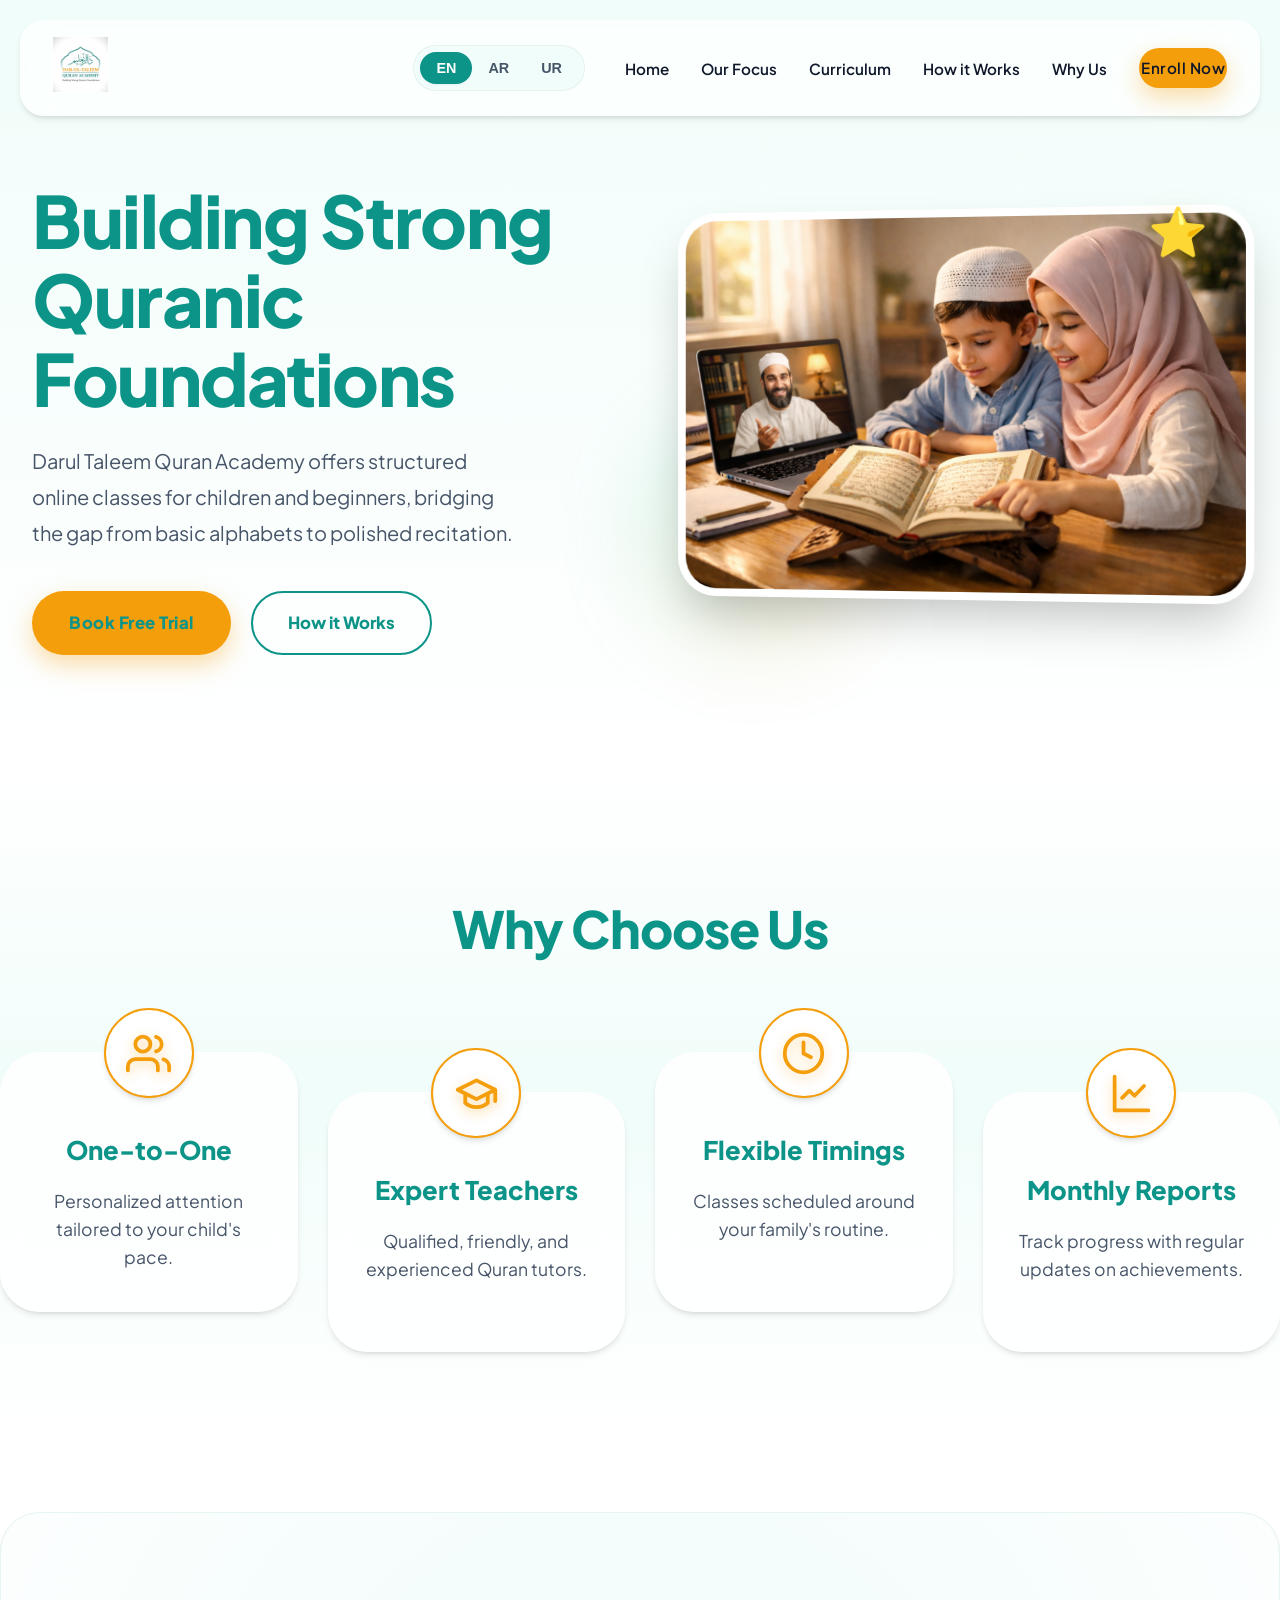
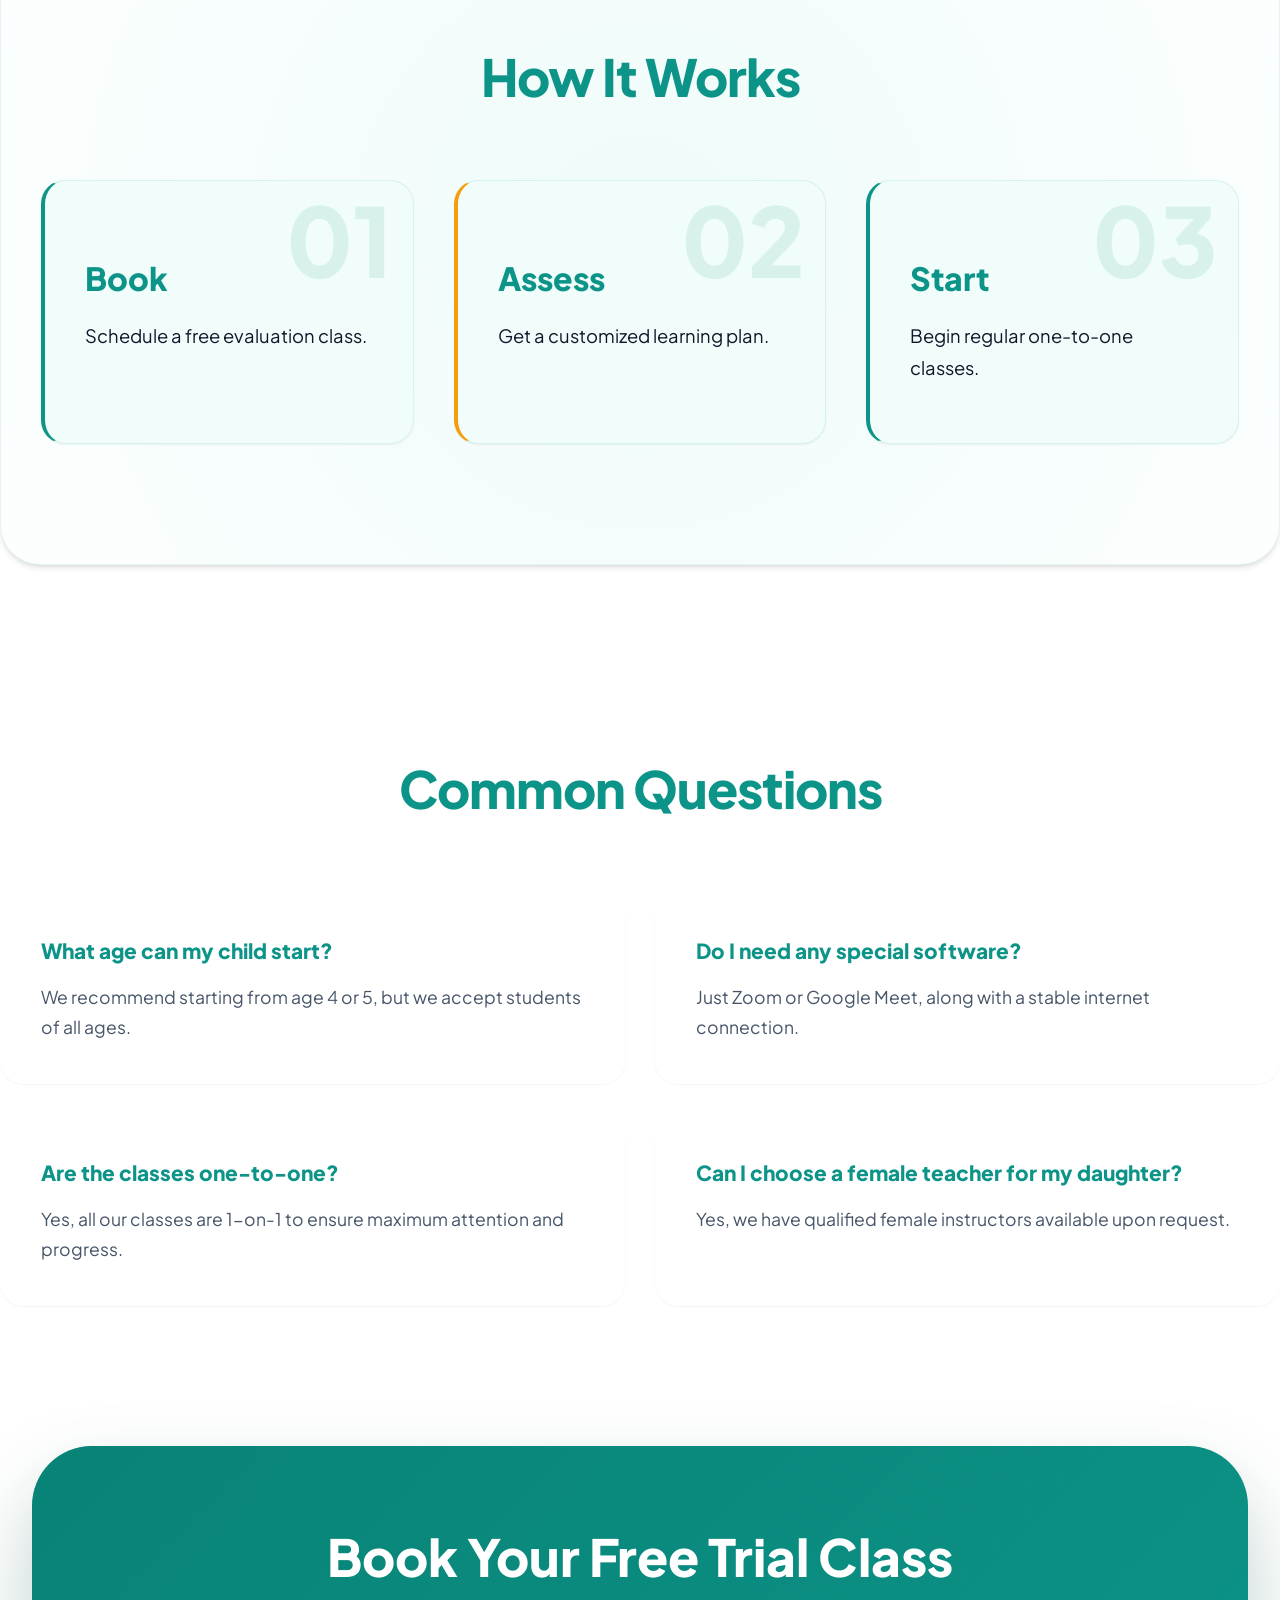
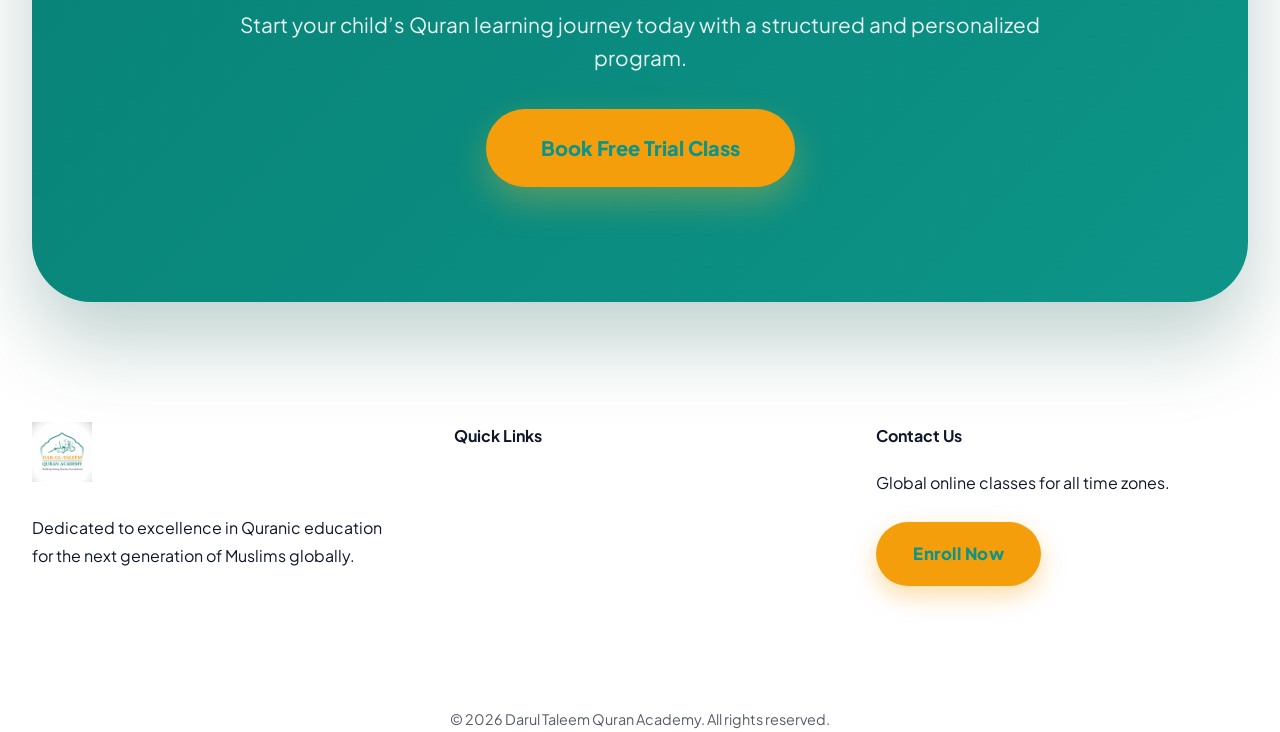
==== index.html @ e091a33f "Add files via upload" ====
<!DOCTYPE html>
<html lang="en" dir="ltr">

<head>
    <meta charset="UTF-8">
    <meta name="viewport" content="width=device-width, initial-scale=1.0">
    <title>Darul Taleem Quran Academy | Playful Quranic Learning</title>
    <meta name="description"
        content="A playful and premium online Quran academy for children. Start from Arabic alphabets to beautiful recitation.">
    <link rel="stylesheet" href="styles.css">
    <link rel="preconnect" href="https://fonts.googleapis.com">
    <link rel="preconnect" href="https://fonts.gstatic.com" crossorigin>
    <link
        href="https://fonts.googleapis.com/css2?family=Plus+Jakarta+Sans:wght@400;500;600;700;800&family=Amiri:wght@400;700&display=swap"
        rel="stylesheet">
</head>

<body>
    <header id="main-header">
        <nav class="container">
            <div class="logo">
                <img src="DarulTaleemQuranAcademy Logo.png" alt="Darul Taleem Quran Academy Logo">
            </div>

            <div class="header-right">
                <div class="lang-switcher">
                    <button class="lang-btn active" data-lang="en">EN</button>
                    <button class="lang-btn" data-lang="ar">AR</button>
                    <button class="lang-btn" data-lang="ur">UR</button>
                </div>

                <ul class="nav-links">
                    <li><a href="#hero" data-i18n="nav_home">Home</a></li>
                    <li><a href="#focus" data-i18n="nav_focus">Our Focus</a></li>
                    <li><a href="curriculum.html" data-i18n="nav_curriculum">Curriculum</a></li>
                    <li><a href="how-it-works.html" data-i18n="nav_how_it_works">How it Works</a></li>
                    <li><a href="#why-us" data-i18n="nav_why">Why Us</a></li>
                    <li><a href="trial.html" class="btn-primary" data-i18n="nav_enroll">Enroll Now</a></li>
                </ul>
            </div>
        </nav>
    </header>

    <main>
        <section id="hero">
            <div class="container hero-content">
                <div class="hero-text-area">
                    <h1 class="reveal" data-i18n="hero_title">Building Strong Quranic Foundations</h1>
                    <p class="reveal" data-i18n="hero_subtitle">Expert online classes designed for kids and beginners,
                        bridging the gap from basic alphabets to polished recitation.</p>
                    <div class="hero-btns reveal">
                        <a href="trial.html" class="btn-primary" data-i18n="btn_trial">Book Free Trial</a>
                        <a href="how-it-works.html" class="btn-secondary" data-i18n="nav_how_it_works">How it Works</a>
                    </div>
                </div>
                <div class="hero-image-container reveal">
                    <img src="Child_hero2.png" alt="Happy Quran Student" class="hero-main-img">
                </div>
            </div>
        </section>

        <!-- Why Us Section -->
        <section class="why-us-section container reveal" id="why-us">
            <div class="section-header">
                <h2 data-i18n="why_title">Why Choose Us</h2>
            </div>
            <div class="why-grid">
                <div class="why-card">
                    <div class="why-icon">
                        <svg width="45" height="45" viewBox="0 0 24 24" fill="none" stroke="var(--secondary-color)"
                            stroke-width="2" stroke-linecap="round" stroke-linejoin="round">
                            <path d="M17 21v-2a4 4 0 0 0-4-4H5a4 4 0 0 0-4 4v2"></path>
                            <circle cx="9" cy="7" r="4"></circle>
                            <path d="M23 21v-2a4 4 0 0 0-3-3.87"></path>
                            <path d="M16 3.13a4 4 0 0 1 0 7.75"></path>
                        </svg>
                    </div>
                    <h3 data-i18n="why_card1_title">One-to-One</h3>
                    <p data-i18n="why_card1_desc">Personalized attention tailored to your child's pace.</p>
                </div>
                <div class="why-card">
                    <div class="why-icon">
                        <svg width="45" height="45" viewBox="0 0 24 24" fill="none" stroke="var(--secondary-color)"
                            stroke-width="2" stroke-linecap="round" stroke-linejoin="round">
                            <path d="M22 10v6M2 10l10-5 10 5-10 5z"></path>
                            <path d="M6 12v5c3 3 9 3 12 0v-5"></path>
                        </svg>
                    </div>
                    <h3 data-i18n="why_card2_title">Expert Teachers</h3>
                    <p data-i18n="why_card2_desc">Qualified, friendly, and experienced Quran tutors.</p>
                </div>
                <div class="why-card">
                    <div class="why-icon">
                        <svg width="45" height="45" viewBox="0 0 24 24" fill="none" stroke="var(--secondary-color)"
                            stroke-width="2" stroke-linecap="round" stroke-linejoin="round">
                            <circle cx="12" cy="12" r="10"></circle>
                            <polyline points="12 6 12 12 16 14"></polyline>
                        </svg>
                    </div>
                    <h3 data-i18n="why_card3_title">Flexible Timings</h3>
                    <p data-i18n="why_card3_desc">Classes scheduled around your family's routine.</p>
                </div>
                <div class="why-card">
                    <div class="why-icon">
                        <svg width="45" height="45" viewBox="0 0 24 24" fill="none" stroke="var(--secondary-color)"
                            stroke-width="2" stroke-linecap="round" stroke-linejoin="round">
                            <path d="M3 3v18h18"></path>
                            <path d="M18.7 8l-5.1 5.2-2.8-2.7L7 14.3"></path>
                        </svg>
                    </div>
                    <h3 data-i18n="why_card4_title">Monthly Reports</h3>
                    <p data-i18n="why_card4_desc">Track progress with regular updates on achievements.</p>
                </div>
            </div>
        </section>

        <!-- How It Works Section (Home) -->
        <section class="how-home-section container reveal">
            <div class="section-header">
                <h2 data-i18n="how_home_title">How It Works</h2>
            </div>
            <div class="how-home-grid">
                <div class="home-step-card">
                    <div class="home-step-num">01</div>
                    <h3 data-i18n="how_step1_title">Book</h3>
                    <p data-i18n="how_step1_desc">Schedule a free evaluation class.</p>
                </div>
                <div class="home-step-card alternate">
                    <div class="home-step-num">02</div>
                    <h3 data-i18n="how_step2_title">Assess</h3>
                    <p data-i18n="how_step2_desc">Get a customized learning plan.</p>
                </div>
                <div class="home-step-card">
                    <div class="home-step-num">03</div>
                    <h3 data-i18n="how_step3_title">Start</h3>
                    <p data-i18n="how_step3_desc">Begin regular one-to-one classes.</p>
                </div>
            </div>
        </section>

        <!-- FAQ Section -->
        <section class="faq-section container reveal" id="faq">
            <div class="section-header">
                <h2 data-i18n="faq_title">Common Questions</h2>
            </div>
            <div class="faq-grid">
                <div class="faq-item">
                    <h4 data-i18n="faq_q1">What age can my child start?</h4>
                    <p data-i18n="faq_a1">We recommend starting from age 4 or 5, but we accept students of all ages.</p>
                </div>
                <div class="faq-item">
                    <h4 data-i18n="faq_q2">Do I need any special software?</h4>
                    <p data-i18n="faq_a2">Just Zoom or Google Meet, along with a stable internet connection.</p>
                </div>
                <div class="faq-item">
                    <h4 data-i18n="faq_q3">Are the classes one-to-one?</h4>
                    <p data-i18n="faq_a3">Yes, all our classes are 1-on-1 to ensure maximum attention and progress.</p>
                </div>
                <div class="faq-item">
                    <h4 data-i18n="faq_q4">Can I choose a female teacher for my daughter?</h4>
                    <p data-i18n="faq_a4">Yes, we have qualified female instructors available upon request.</p>
                </div>
            </div>
        </section>

        <section class="curriculum-cta reveal container">
            <div class="cta-banner">
                <div class="cta-content">
                    <h2 data-i18n="how_cta_title">Book Your Free Trial Class</h2>
                    <p class="cta-subtitle" data-i18n="how_cta_text">Start your child’s Quran learning journey today
                        with a structured and personalized program.</p>
                    <a href="trial.html" class="cta-btn-prominent">
                        <span data-i18n="how_cta_btn">Book Free Trial Class</span>
                    </a>
                </div>
            </div>
        </section>
    </main>

    <footer id="contact">
        <div class="container footer-grid"
            style="display: grid; grid-template-columns: repeat(auto-fit, minmax(250px, 1fr)); gap: 50px;">
            <div class="footer-info">
                <img src="DarulTaleemQuranAcademy Logo.png" alt="Footer Logo" class="footer-logo"
                    style="height: 60px; margin-bottom: 25px;">
                <p data-i18n="footer_about">Dedicated to excellence in Quranic education for the next generation of
                    Muslims globally.</p>
            </div>
            <div class="footer-links">
                <h4 data-i18n="footer_links">Quick Links</h4>
                <ul style="list-style: none; padding-top: 20px;">
                    <li><a href="#hero"
                            style="color: white; text-decoration: none; display: block; margin-bottom: 10px;">Home</a>
                    </li>
                    <li><a href="#focus"
                            style="color: white; text-decoration: none; display: block; margin-bottom: 10px;">Courses</a>
                    </li>
                    <li><a href="https://www.facebook.com" style="color: white; text-decoration: none;">Facebook</a>
                    </li>
                </ul>
            </div>
            <div class="footer-contact">
                <h4 data-i18n="footer_contact_title">Contact Us</h4>
                <p data-i18n="footer_contact_desc" style="padding-top: 20px;">Global online classes for all time zones.
                </p>
                <a href="trial.html" class="btn-primary" style="margin-top: 25px; display: inline-block;">Enroll Now</a>
            </div>
        </div>
        <div class="footer-bottom"
            style="text-align: center; border-top: 1px solid rgba(255,255,255,0.1); margin-top: 80px; padding-top: 40px; font-size: 0.9rem; opacity: 0.7;">
            <p data-i18n="footer_rights">© 2026 Darul Taleem Quran Academy. All rights reserved.</p>
        </div>
    </footer>

    <script src="script.js"></script>
</body>

</html>
---- styles.css ----
@import url('https://fonts.googleapis.com/css2?family=Plus+Jakarta+Sans:wght@400;500;600;700;800&family=Amiri:wght@400;700&display=swap');

:root {
    --primary-color: #0D9488;
    /* Elegant Teal - Bright & Fresh */
    --secondary-color: #F59E0B;
    /* Vibrant Amber/Gold */
    --secondary-hover: #D97706;
    /* Darker Gold */
    --accent-blue: #2DD4BF;
    /* Teal/Mint Accent */
    --bg-light: #F0FDFA;
    /* Soft Mint Background */
    --text-dark: #0F172A;
    /* Slate 900 for readability */
    --text-muted: #475569;
    /* Slate 600 */
    --white: #FFFFFF;

    /* Modern Shadows */
    --shadow-sm: 0 1px 2px 0 rgb(0 0 0 / 0.05);
    --shadow-md: 0 4px 6px -1px rgb(0 0 0 / 0.1), 0 2px 4px -2px rgb(0 0 0 / 0.1);
    --shadow-lg: 0 20px 25px -5px rgb(0 0 0 / 0.1), 0 8px 10px -6px rgb(0 0 0 / 0.1);
    --shadow-glow: 0 0 40px -10px rgba(45, 212, 191, 0.4);
    /* Mint glow */
    --shadow-gold: 0 10px 30px -10px rgba(245, 158, 11, 0.5);
    /* Gold glow */

    --transition: all 0.4s cubic-bezier(0.4, 0, 0.2, 1);
    --radius-lg: 24px;
    --radius-xl: 40px;
}

* {
    margin: 0;
    padding: 0;
    box-sizing: border-box;
}

body {
    font-family: 'Plus Jakarta Sans', 'Amiri', sans-serif;
    line-height: 1.7;
    color: var(--text-dark);
    background-color: var(--white);
    overflow-x: hidden;
    -webkit-font-smoothing: antialiased;
}

/* Unique Background Pattern */
body::before {
    content: '';
    position: fixed;
    top: 0;
    left: 0;
    width: 100vw;
    height: 100vh;
    background-image:
        radial-gradient(at 0% 0%, rgba(45, 212, 191, 0.05) 0px, transparent 50%),
        radial-gradient(at 100% 0%, rgba(245, 158, 11, 0.05) 0px, transparent 50%);
    pointer-events: none;
    z-index: -1;
}

.container {
    max-width: 1280px;
    margin: 0 auto;
    padding: 0 2rem;
}

/* Header & Nav - Glassmorphism Floating */
header {
    background: rgba(255, 255, 255, 0.7);
    backdrop-filter: blur(16px);
    -webkit-backdrop-filter: blur(16px);
    padding: 1rem 0;
    position: fixed;
    width: calc(100% - 40px);
    top: 20px;
    left: 20px;
    right: 20px;
    border-radius: var(--radius-lg);
    z-index: 1000;
    box-shadow: var(--shadow-md);
    border: 1px solid rgba(255, 255, 255, 0.5);
    transition: var(--transition);
}

nav {
    display: flex;
    justify-content: space-between;
    align-items: center;
}

.logo img {
    height: 55px;
    width: auto;
    transition: var(--transition);
}

.logo img:hover {
    transform: scale(1.05);
}

.header-right {
    display: flex;
    align-items: center;
    gap: 2.5rem;
}

.lang-switcher {
    display: flex;
    background: var(--bg-light);
    padding: 6px;
    border-radius: 50px;
    border: 1px solid rgba(15, 23, 42, 0.05);
}

.lang-btn {
    border: none;
    background: transparent;
    padding: 8px 16px;
    border-radius: 50px;
    cursor: pointer;
    font-size: 0.9rem;
    font-weight: 700;
    color: var(--text-muted);
    transition: var(--transition);
}

.lang-btn.active {
    background: var(--primary-color);
    color: var(--white);
    box-shadow: var(--shadow-sm);
}

.nav-links {
    display: flex;
    list-style: none;
    gap: 2rem;
    align-items: center;
}

.nav-links a {
    text-decoration: none;
    color: var(--text-dark);
    font-weight: 600;
    font-size: 0.95rem;
    position: relative;
    padding: 5px 0;
    transition: var(--transition);
}

.nav-links a:not(.btn-primary)::after {
    content: '';
    position: absolute;
    bottom: -2px;
    left: 0;
    width: 0;
    height: 2px;
    background: var(--accent-blue);
    transition: var(--transition);
    border-radius: 4px;
}

.nav-links a:hover:not(.btn-primary)::after,
.nav-links .active:not(.btn-primary)::after {
    width: 100%;
}

.nav-links a:hover:not(.btn-primary) {
    color: var(--primary-color);
}


/* Buttons */
.btn-primary {
    background: var(--secondary-color);
    color: var(--primary-color);
    padding: 16px 35px;
    border-radius: 100px;
    font-weight: 800;
    font-size: 1.05rem;
    letter-spacing: 0.5px;
    text-decoration: none;
    box-shadow: 0 10px 25px rgba(245, 158, 11, 0.35);
    transition: var(--transition);
    display: inline-block;
    border: 2px solid transparent;
}

.btn-primary:hover {
    transform: translateY(-5px);
    box-shadow: 0 20px 40px rgba(245, 158, 11, 0.45);
    background: var(--white);
    border-color: var(--secondary-color);
}

.btn-secondary {
    background: transparent;
    color: var(--primary-color);
    padding: 16px 35px;
    border-radius: 100px;
    font-weight: 800;
    font-size: 1.05rem;
    text-decoration: none;
    border: 2px solid var(--primary-color);
    transition: var(--transition);
    display: inline-block;
}

.btn-secondary:hover {
    background: var(--primary-color);
    color: var(--white);
    transform: translateY(-5px);
    box-shadow: 0 15px 30px rgba(15, 23, 42, 0.15);
}

/* Hero Section - Premium Split Layout */
#hero {
    min-height: 85vh;
    padding-top: 150px;
    padding-bottom: 80px;
    position: relative;
    display: flex;
    align-items: center;
    overflow: hidden;
    background: linear-gradient(180deg, var(--bg-light) 0%, var(--white) 100%);
}

/* Background Glowing Orbs */
#hero::before {
    content: '';
    position: absolute;
    top: -10%;
    left: -10%;
    width: 600px;
    height: 600px;
    background: radial-gradient(circle, rgba(56, 189, 248, 0.15) 0%, transparent 70%);
    border-radius: 50%;
    z-index: -1;
}

#hero::after {
    content: '';
    position: absolute;
    bottom: -10%;
    right: -5%;
    width: 800px;
    height: 800px;
    background: radial-gradient(circle, rgba(245, 158, 11, 0.1) 0%, transparent 70%);
    border-radius: 50%;
    z-index: -1;
}

.hero-content {
    display: grid;
    grid-template-columns: 1fr 1fr;
    gap: 60px;
    align-items: center;
    position: relative;
    z-index: 2;
}

.hero-text-area {
    padding-right: 40px;
}

.hero-text-area h1 {
    font-size: 4.5rem;
    font-weight: 800;
    line-height: 1.1;
    color: var(--primary-color);
    margin-bottom: 25px;
    letter-spacing: -1.5px;
}

.hero-text-area h1 span {
    color: var(--secondary-color);
    position: relative;
    display: inline-block;
}

.hero-text-area h1 span::after {
    content: '';
    position: absolute;
    bottom: 8px;
    left: 0;
    width: 100%;
    height: 8px;
    background: rgba(245, 158, 11, 0.2);
    z-index: -1;
    border-radius: 10px;
}

.hero-text-area p {
    font-size: 1.25rem;
    color: var(--text-muted);
    line-height: 1.8;
    margin-bottom: 40px;
    max-width: 90%;
}

.hero-btns {
    display: flex;
    gap: 20px;
    align-items: center;
}

/* Hero Image Container - Overlapping & Floating */
.hero-image-container {
    position: relative;
    z-index: 2;
}

.hero-main-img {
    width: 100%;
    max-width: 650px;
    border-radius: var(--radius-xl);
    box-shadow: var(--shadow-xl, 0 25px 50px -12px rgba(0, 0, 0, 0.25));
    border: 8px solid var(--white);
    transform: perspective(1000px) rotateY(-5deg) translateY(-10px);
    transition: var(--transition);
}

.hero-main-img:hover {
    transform: perspective(1000px) rotateY(0deg) translateY(-20px);
    box-shadow: var(--shadow-gold), 0 35px 60px -15px rgba(0, 0, 0, 0.3);
}

/* Floating Accent elements */
.hero-image-container::before {
    content: '⭐';
    position: absolute;
    top: -30px;
    right: 40px;
    font-size: 3rem;
    filter: drop-shadow(0 10px 15px rgba(245, 158, 11, 0.3));
    animation: float 6s ease-in-out infinite;
    z-index: 3;
}

.hero-image-container::after {
    content: '';
    position: absolute;
    bottom: -40px;
    left: -40px;
    width: 250px;
    height: 250px;
    background: linear-gradient(135deg, var(--accent-blue), var(--secondary-color));
    border-radius: 50%;
    z-index: -1;
    opacity: 0.15;
    filter: blur(40px);
}

@keyframes float {

    0%,
    100% {
        transform: translateY(0);
    }

    50% {
        transform: translateY(-20px);
    }
}

/* Responsive adjustments */
@media (max-width: 1024px) {
    .hero-content {
        grid-template-columns: 1fr;
        text-align: center;
        gap: 40px;
    }

    .hero-text-area {
        padding-right: 0;
    }

    .hero-text-area h1 {
        font-size: 3.5rem;
    }

    .hero-text-area p {
        max-width: 100%;
        margin: 0 auto 40px;
    }

    .hero-btns {
        justify-content: center;
    }

    .hero-main-img {
        transform: none;
        margin-top: 20px;
    }

    .hero-main-img:hover {
        transform: translateY(-10px);
    }
}

/* --- CURRICULUM PAGE SPECIFIC STYLES --- */
.curriculum-page {
    background: #fdfdfd;
}

.curriculum-hero {
    padding: 160px 0 80px;
    text-align: center;
    background: linear-gradient(135deg, rgba(56, 189, 248, 0.1) 0%, rgba(245, 158, 11, 0.1) 100%);
    border-radius: 0 0 100px 100px;
    margin-bottom: 60px;
    box-shadow: 0 10px 30px rgba(0, 0, 0, 0.05);
}

.curriculum-hero h1 {
    font-size: 3.5rem;
    color: var(--primary-color);
    margin-bottom: 15px;
}

.curriculum-hero p {
    font-size: 1.25rem;
    color: var(--text-muted);
    max-width: 600px;
    margin: 0 auto;
}

/* Program Overview Styling - Modern Brochure Style */
.program-overview {
    margin-bottom: 100px;
    text-align: center;
}

.program-header {
    margin-bottom: 60px;
}

.program-header h2 {
    font-size: 3rem;
    color: var(--primary-color);
    margin-bottom: 10px;
    font-weight: 800;
}

.program-subtitle {
    font-size: 1.4rem;
    color: var(--text-muted);
    font-weight: 400;
    max-width: 800px;
    margin: 0 auto;
}

.program-highlights-grid {
    display: grid;
    grid-template-columns: repeat(4, 1fr);
    gap: 25px;
    margin-bottom: 60px;
}

.highlight-card {
    background: white;
    padding: 35px 25px;
    border-radius: 35px;
    box-shadow: var(--shadow-soft);
    border: 1px solid rgba(0, 77, 64, 0.05);
    transition: var(--transition);
    display: flex;
    flex-direction: column;
    justify-content: center;
    min-height: 180px;
}

.highlight-card:hover {
    transform: translateY(-10px);
    border-color: var(--accent-mint);
    background: var(--bg-mint-light);
}

.h-title {
    display: block;
    font-size: 0.9rem;
    font-weight: 800;
    text-transform: uppercase;
    letter-spacing: 1px;
    color: var(--primary-color);
    opacity: 0.6;
    margin-bottom: 15px;
}

.h-text {
    font-size: 1.25rem;
    font-weight: 700;
    color: var(--primary-color);
    line-height: 1.3;
}

.program-description-box {
    max-width: 900px;
    margin: 0 auto 50px;
    padding: 0 20px;
}

.program-description-box p {
    font-size: 1.2rem;
    color: var(--text-dark);
    line-height: 1.8;
    opacity: 0.9;
}

.program-strip {
    background: var(--primary-color);
    color: var(--white);
    padding: 25px 50px;
    border-radius: 100px;
    display: inline-flex;
    align-items: center;
    gap: 30px;
    box-shadow: 0 15px 35px rgba(0, 77, 64, 0.2);
}

.program-strip span {
    font-weight: 700;
    font-size: 1.1rem;
    letter-spacing: 0.5px;
}

.program-strip .dot {
    width: 6px;
    height: 6px;
    background: var(--secondary-color);
    border-radius: 50%;
}

@media (max-width: 1100px) {
    .program-highlights-grid {
        grid-template-columns: repeat(2, 1fr);
    }
}

/* Learning Outcomes Section Styling */
.learning-outcomes-section {
    margin-bottom: 120px;
    text-align: center;
}

.outcomes-header {
    margin-bottom: 60px;
}

.outcomes-header h2 {
    font-size: 2.8rem;
    color: var(--primary-color);
    margin-bottom: 15px;
    font-weight: 800;
}

.outcomes-header p {
    font-size: 1.2rem;
    color: var(--text-muted);
    max-width: 700px;
    margin: 0 auto;
}

.outcomes-grid {
    display: grid;
    grid-template-columns: repeat(3, 1fr);
    gap: 30px;
}

.outcome-visual-card {
    background: white;
    padding: 40px 30px;
    border-radius: 40px;
    box-shadow: var(--shadow-soft);
    border: 1px solid rgba(0, 77, 64, 0.05);
    transition: var(--transition);
    position: relative;
    overflow: hidden;
    display: flex;
    flex-direction: column;
    align-items: center;
    border-bottom: 4px solid var(--accent-mint-dark);
}

.outcome-visual-card:hover {
    transform: translateY(-8px);
    box-shadow: 0 20px 40px rgba(0, 77, 64, 0.08);
}

.outcome-icon {
    width: 60px;
    height: 60px;
    background: var(--bg-mint-light);
    border-radius: 20px;
    display: flex;
    align-items: center;
    justify-content: center;
    margin-bottom: 25px;
    color: var(--primary-color);
    font-weight: 900;
}

.icon-number {
    font-size: 1.4rem;
    font-family: 'Outfit', sans-serif;
}

.outcome-visual-card p {
    font-size: 1.15rem;
    color: var(--primary-color);
    font-weight: 600;
    line-height: 1.6;
}

@media (max-width: 1000px) {
    .outcomes-grid {
        grid-template-columns: repeat(2, 1fr);
    }
}

@media (max-width: 650px) {
    .outcomes-grid {
        grid-template-columns: 1fr;
    }

    .outcomes-header h2 {
        font-size: 2.2rem;
    }
}

.presentation-container {
    padding-bottom: 120px;
}

.presentation-tabs {
    display: flex;
    justify-content: center;
    gap: 20px;
    margin-bottom: 50px;
}

.tab-btn {
    padding: 15px 35px;
    border-radius: 50px;
    border: 3px solid var(--accent-blue);
    background: white;
    color: var(--primary-color);
    font-weight: 800;
    cursor: pointer;
    box-shadow: 0 5px 15px rgba(0, 0, 0, 0.05);
    transition: var(--transition);
}

.phase-content {
    display: none;
}

.phase-content.active {
    display: block;
}

.reveal {
    opacity: 0;
    transform: translateY(30px);
    transition: opacity 0.8s ease, transform 0.8s ease;
}

.reveal.active {
    opacity: 1;
    transform: translateY(0);
}

.tab-btn.active {
    background: var(--primary-color);
    color: var(--secondary-color);
    border-color: var(--primary-color);
}

.slide-grid {
    display: grid;
    grid-template-columns: repeat(2, 1fr);
    gap: 30px;
    margin-top: 20px;
}

.slide-card {
    background: white;
    padding: 40px;
    border-radius: 40px;
    box-shadow: 0 20px 50px rgba(0, 77, 64, 0.08);
    border-left: 12px solid var(--accent-blue);
    transition: var(--transition);
}

.slide-card:hover {
    transform: translateY(-10px);
}

.slide-card.variant {
    border-left-color: var(--secondary-color);
}

.slide-card.highlight {
    background: var(--primary-color);
    color: white;
    border: none;
}

.slide-card.full-width {
    grid-column: span 2;
}

.slide-card h2,
.slide-card h3 {
    margin-bottom: 25px;
    color: var(--primary-color);
    font-size: 2rem;
    font-weight: 800;
}

.slide-card.highlight h3 {
    color: var(--secondary-color);
}

.objective-list,
.check-list {
    list-style: none;
    padding-top: 15px;
}

.check-list li {
    margin-bottom: 15px;
    position: relative;
    padding-left: 40px;
    font-size: 1.1rem;
    font-weight: 600;
}

.check-list li::before {
    content: '✓';
    position: absolute;
    left: 0;
    color: var(--primary-color);
    font-weight: 900;
    font-size: 1.3rem;
}

[dir="rtl"] .check-list li {
    padding-left: 0;
    padding-right: 40px;
}

[dir="rtl"] .check-list li::before {
    left: auto;
    right: 0;
}

.lesson-grid {
    display: grid;
    grid-template-columns: repeat(auto-fill, minmax(140px, 1fr));
    gap: 20px;
    margin-top: 30px;
}

.lesson-item {
    background: var(--bg-light);
    padding: 20px;
    border-radius: 25px;
    text-align: center;
    border: 2px solid transparent;
    transition: var(--transition);
}

.lesson-item:hover {
    background: var(--secondary-color);
    border-color: var(--primary-color);
    transform: scale(1.08);
}

.lesson-item span {
    display: block;
    font-size: 0.85rem;
    font-weight: 800;
    color: var(--primary-color);
    opacity: 0.7;
    margin-bottom: 10px;
}

.lesson-item p {
    font-size: 1.4rem;
    font-weight: 800;
    font-family: 'Amiri', serif;
    color: var(--primary-color);
}

/* Curriculum CTA Section Styling */
.curriculum-cta {
    margin-top: 40px;
    margin-bottom: 120px;
}

.cta-banner {
    background: var(--primary-color);
    background-image:
        radial-gradient(circle at 2px 2px, rgba(178, 223, 219, 0.05) 1px, transparent 0);
    background-size: 32px 32px;
    padding: 80px 40px;
    border-radius: 60px;
    text-align: center;
    box-shadow: 0 40px 80px rgba(0, 77, 64, 0.25);
    position: relative;
    overflow: hidden;
}

.cta-banner::before {
    content: '';
    position: absolute;
    top: 0;
    left: 0;
    width: 100%;
    height: 100%;
    background: linear-gradient(135deg, rgba(0, 105, 92, 0.4) 0%, transparent 100%);
    pointer-events: none;
}

.cta-content {
    position: relative;
    z-index: 2;
    max-width: 850px;
    margin: 0 auto;
}

.cta-banner h2 {
    font-size: 3.2rem;
    color: var(--white);
    margin-bottom: 20px;
    font-weight: 800;
    line-height: 1.2;
}

.cta-subtitle {
    font-size: 1.3rem;
    color: var(--white);
    opacity: 0.9;
    margin-bottom: 35px;
    line-height: 1.6;
}

.cta-reassurance {
    margin-bottom: 45px;
    display: flex;
    justify-content: center;
}

.cta-reassurance span {
    background: rgba(178, 223, 219, 0.15);
    color: var(--accent-mint);
    padding: 10px 30px;
    border-radius: 50px;
    font-weight: 700;
    font-size: 1rem;
    border: 1px solid rgba(178, 223, 219, 0.2);
    box-shadow: 0 5px 15px rgba(0, 0, 0, 0.1);
}

.cta-btn-prominent {
    display: inline-block;
    background: var(--secondary-color);
    color: var(--primary-color);
    padding: 22px 55px;
    border-radius: 100px;
    text-decoration: none;
    font-size: 1.25rem;
    font-weight: 800;
    box-shadow: 0 15px 35px rgba(251, 192, 45, 0.3);
    transition: var(--transition);
    margin-bottom: 35px;
}

.cta-btn-prominent:hover {
    transform: scale(1.05) translateY(-5px);
    box-shadow: 0 20px 45px rgba(251, 192, 45, 0.4);
    background: #FFD54F;
}

.cta-footer-text {
    font-size: 1rem;
    color: var(--white);
    opacity: 0.7;
    font-style: italic;
    max-width: 600px;
    margin: 0 auto;
}

@media (max-width: 768px) {
    .cta-banner {
        padding: 60px 20px;
        border-radius: 40px;
    }

    .cta-banner h2 {
        font-size: 2.2rem;
    }

    .cta-subtitle {
        font-size: 1.1rem;
    }

    .cta-btn-prominent {
        padding: 18px 35px;
        font-size: 1.1rem;
        width: 100%;
        box-sizing: border-box;
    }

    .cta-reassurance span {
        font-size: 0.85rem;
        padding: 8px 15px;
    }
}

/* How it Works Page Styling - Premium Overhaul */
.how-it-works-page .container {
    max-width: 1200px;
}

.how-hero {
    text-align: center;
    padding: 100px 0 60px;
    background: linear-gradient(to bottom, #F1F8E9, #ffffff);
    border-radius: 0 0 100px 100px;
    margin-bottom: 80px;
}

.how-hero h1 {
    font-size: 3.5rem;
    color: var(--primary-color);
    margin-bottom: 20px;
    font-weight: 800;
}

.how-hero p {
    font-size: 1.4rem;
    color: var(--text-muted);
    max-width: 800px;
    margin: 0 auto;
}

.process-section {
    margin-bottom: 120px;
}

.process-visual-grid {
    display: grid;
    grid-template-columns: repeat(2, 1fr);
    gap: 40px;
}

.process-step-card {
    background: white;
    padding: 60px;
    border-radius: 50px;
    box-shadow: var(--shadow-soft);
    border: 1px solid rgba(0, 77, 64, 0.05);
    position: relative;
    transition: var(--transition);
    border-bottom: 8px solid var(--accent-mint);
    overflow: hidden;
}

.process-step-card:hover {
    transform: translateY(-15px);
    box-shadow: 0 30px 60px rgba(0, 77, 64, 0.12);
}

.process-step-card.alternate {
    border-bottom-color: var(--secondary-color);
}

.step-header {
    display: flex;
    justify-content: space-between;
    align-items: center;
    margin-bottom: 35px;
}

.step-num {
    font-size: 5rem;
    font-weight: 900;
    color: var(--primary-color);
    opacity: 0.08;
    line-height: 1;
    font-family: 'Outfit', sans-serif;
}

.step-icon {
    width: 80px;
    height: 80px;
    background: var(--bg-mint-light);
    border-radius: 30px;
    display: flex;
    align-items: center;
    justify-content: center;
    font-size: 2.5rem;
    box-shadow: inset 0 2px 10px rgba(0, 0, 0, 0.05);
}

.process-step-card h2 {
    font-size: 2rem;
    color: var(--primary-color);
    margin-bottom: 20px;
    font-weight: 800;
}

.process-step-card p {
    font-size: 1.25rem;
    color: var(--text-dark);
    line-height: 1.8;
    opacity: 0.8;
}

@media (max-width: 900px) {
    .process-visual-grid {
        grid-template-columns: 1fr;
    }

    .how-hero h1 {
        font-size: 2.5rem;
    }

    .how-hero {
        padding: 60px 20px;
        border-radius: 0 0 50px 50px;
    }

    .process-step-card {
        padding: 40px;
        border-radius: 40px;
    }
}

.curriculum-page footer {
    margin-top: 80px;
    padding: 60px 0;
}

/* Trial Book Page Styling */
.trial-hero {
    text-align: center;
    padding: 100px 0 60px;
    background: linear-gradient(to bottom, #E8F5E9, #ffffff);
    border-radius: 0 0 100px 100px;
    margin-bottom: 80px;
}

.trial-hero h1 {
    font-size: 3.5rem;
    color: var(--primary-color);
    margin-bottom: 20px;
    font-weight: 800;
}

.trial-hero p {
    font-size: 1.4rem;
    color: var(--text-muted);
    max-width: 800px;
    margin: 0 auto;
}

.trial-content-split {
    display: grid;
    grid-template-columns: 1fr 1fr;
    gap: 60px;
    margin-bottom: 120px;
    align-items: start;
}

.details-heading {
    font-size: 2.4rem;
    color: var(--primary-color);
    margin-bottom: 40px;
    font-weight: 800;
}

.schedule-grid {
    display: grid;
    grid-template-columns: repeat(2, 1fr);
    gap: 25px;
}

.schedule-card {
    background: #ffffff;
    padding: 35px 25px;
    border-radius: 35px;
    box-shadow: var(--shadow-soft);
    border: 1px solid rgba(0, 77, 64, 0.05);
    transition: var(--transition);
    text-align: center;
}

.schedule-card:hover {
    transform: translateY(-8px);
    box-shadow: 0 20px 40px rgba(0, 77, 64, 0.08);
}

.schedule-icon {
    font-size: 3rem;
    margin-bottom: 15px;
}

.schedule-card h3 {
    font-size: 1.3rem;
    color: var(--primary-color);
    margin-bottom: 10px;
    font-weight: 800;
}

.schedule-card p {
    font-size: 1rem;
    color: var(--text-dark);
    line-height: 1.5;
    opacity: 0.8;
}

.trial-form-container {
    background: #ffffff;
    padding: 50px;
    border-radius: 40px;
    box-shadow: 0 30px 60px rgba(0, 77, 64, 0.1);
    border: 1px solid rgba(0, 77, 64, 0.08);
}

.custom-trial-form .form-group {
    margin-bottom: 25px;
    text-align: left;
}

[dir="rtl"] .custom-trial-form .form-group {
    text-align: right;
}

.custom-trial-form label {
    display: block;
    font-weight: 600;
    color: var(--primary-color);
    margin-bottom: 8px;
    font-size: 1.1rem;
}

.custom-trial-form input {
    width: 100%;
    padding: 16px 20px;
    border-radius: 15px;
    border: 2px solid rgba(56, 189, 248, 0.2);
    background: #FAFAFA;
    font-size: 1.1rem;
    font-family: inherit;
    transition: var(--transition);
    box-sizing: border-box;
}

.custom-trial-form input:focus {
    outline: none;
    border-color: var(--accent-mint);
    background: #ffffff;
    box-shadow: 0 0 0 4px rgba(178, 223, 219, 0.3);
}

.custom-trial-form .cta-btn-prominent {
    width: 100%;
    border: none;
    cursor: pointer;
    margin-top: 15px;
    font-family: inherit;
    margin-bottom: 0;
}

@media (max-width: 950px) {
    .trial-content-split {
        grid-template-columns: 1fr;
    }

    .schedule-grid {
        grid-template-columns: 1fr 1fr;
    }

    .trial-hero h1 {
        font-size: 2.5rem;
    }

    .trial-hero {
        padding: 60px 20px;
        border-radius: 0 0 50px 50px;
    }

    .trial-form-container {
        padding: 30px;
    }
}

@media (max-width: 600px) {
    .schedule-grid {
        grid-template-columns: 1fr;
    }
}

/* Global Section Headers */
.section-header {
    text-align: center;
    margin-bottom: 60px;
    position: relative;
    z-index: 2;
}

.section-header h2 {
    font-size: 3.2rem;
    color: var(--primary-color);
    margin-bottom: 15px;
    font-weight: 800;
    letter-spacing: -1px;
}

.section-header p {
    font-size: 1.25rem;
    color: var(--text-muted);
    max-width: 650px;
    margin: 0 auto;
}

/* Homepage Redesign Styling (Premium Royal Theme) */
.why-us-section {
    padding: 120px 0;
    position: relative;
    z-index: 2;
    background: linear-gradient(180deg, var(--white) 0%, var(--bg-light) 50%, var(--white) 100%);
}

.how-home-section,
.faq-section {
    padding: 100px 0;
    position: relative;
    z-index: 2;
}

/* Why Us Grid - Glassmorphism & Staggered */
.why-grid {
    display: grid;
    grid-template-columns: repeat(auto-fit, minmax(250px, 1fr));
    gap: 30px;
    margin-top: 80px;
}

.why-card {
    background: rgba(255, 255, 255, 0.8);
    backdrop-filter: blur(12px);
    -webkit-backdrop-filter: blur(12px);
    padding: 60px 30px 40px;
    border-radius: var(--radius-xl);
    box-shadow: var(--shadow-md);
    border: 1px solid rgba(255, 255, 255, 0.4);
    text-align: center;
    transition: var(--transition);
    position: relative;
    /* Removed overflow: hidden so the overlapping icon isn't clipped */
}

/* Stagger every even card */
.why-card:nth-child(even) {
    transform: translateY(40px);
}

.why-card::after {
    /* Glowing Border Effect */
    content: '';
    position: absolute;
    top: -2px;
    left: -2px;
    width: calc(100% + 4px);
    height: calc(100% + 4px);
    background: linear-gradient(135deg, var(--accent-blue), var(--secondary-color));
    border-radius: var(--radius-xl);
    z-index: -1;
    opacity: 0;
    transition: var(--transition);
}

.why-card:hover {
    transform: translateY(-10px);
    box-shadow: var(--shadow-gold), var(--shadow-lg);
    background: rgba(255, 255, 255, 0.95);
    border-color: transparent;
}

/* Maintain stagger hover */
.why-card:nth-child(even):hover {
    transform: translateY(30px);
}

.why-card:hover::after {
    opacity: 1;
}

/* Overlapping Icon */
.why-icon {
    position: absolute;
    top: -45px;
    left: 50%;
    transform: translateX(-50%);
    background: var(--white);
    width: 90px;
    height: 90px;
    border-radius: 50%;
    display: flex;
    align-items: center;
    justify-content: center;
    border: 2px solid var(--secondary-color);
    box-shadow: var(--shadow-md);
    z-index: 2;
    transition: var(--transition);
}

.why-icon svg {
    filter: drop-shadow(0 4px 6px rgba(245, 158, 11, 0.4));
    transition: var(--transition);
}

.why-card:hover .why-icon svg {
    transform: scale(1.1);
}


.why-card h3 {
    font-size: 1.6rem;
    color: var(--primary-color);
    margin-bottom: 15px;
    font-weight: 800;
    margin-top: 15px;
}

.why-card p {
    color: var(--text-muted);
    font-size: 1.1rem;
    line-height: 1.6;
}

/* How It Works (Home) - Clean Bright Version */
.how-home-section {
    background: var(--white);
    border-radius: var(--radius-xl);
    padding: 120px 40px;
    margin: 80px auto;
    color: var(--text-dark);
    position: relative;
    overflow: hidden;
    box-shadow: var(--shadow-md);
    border: 1px solid rgba(13, 148, 136, 0.1);
}

.how-home-section::before {
    content: '';
    position: absolute;
    top: -50%;
    left: -50%;
    width: 200%;
    height: 200%;
    background: radial-gradient(circle, rgba(45, 212, 191, 0.08) 0%, transparent 60%);
    pointer-events: none;
}

.how-home-section .section-header h2 {
    color: var(--primary-color);
}

.how-home-grid {
    display: grid;
    grid-template-columns: repeat(auto-fit, minmax(300px, 1fr));
    gap: 40px;
    margin-top: 60px;
    position: relative;
    z-index: 2;
}

.home-step-card {
    background: var(--bg-light);
    padding: 60px 40px;
    border-radius: var(--radius-lg);
    position: relative;
    box-shadow: var(--shadow-sm);
    text-align: left;
    border: 1px solid rgba(13, 148, 136, 0.1);
    border-left: 4px solid var(--primary-color);
    transition: var(--transition);
}

.home-step-card.alternate {
    border-left-color: var(--secondary-color);
}

.home-step-card:hover {
    transform: translateY(-8px);
    box-shadow: var(--shadow-md);
}

.home-step-num {
    font-size: 6rem;
    font-weight: 900;
    color: var(--primary-color);
    opacity: 0.1;
    position: absolute;
    top: 10px;
    right: 20px;
    left: auto;
    font-family: 'Plus Jakarta Sans', sans-serif;
    line-height: 1;
}

[dir="rtl"] .home-step-num {
    right: auto;
    left: 20px;
}

.home-step-card h3 {
    font-size: 2rem;
    color: var(--primary-color);
    margin-bottom: 15px;
    margin-top: 10px;
    font-weight: 800;
}

.home-step-card p {
    font-size: 1.15rem;
    color: var(--text-dark);
    line-height: 1.7;
}

/* FAQ Section */
.faq-grid {
    display: grid;
    grid-template-columns: 1fr 1fr;
    gap: 30px;
    margin-top: 60px;
}

.faq-item {
    background: rgba(255, 255, 255, 0.6);
    backdrop-filter: blur(10px);
    padding: 40px;
    border-radius: var(--radius-lg);
    box-shadow: var(--shadow-sm);
    border: 1px solid rgba(255, 255, 255, 0.8);
    transition: var(--transition);
}

.faq-item:hover {
    box-shadow: var(--shadow-md);
    background: var(--white);
}

.faq-item h4 {
    font-size: 1.3rem;
    color: var(--primary-color);
    margin-bottom: 15px;
    font-weight: 800;
}

.faq-item p {
    font-size: 1.1rem;
    color: var(--text-muted);
    line-height: 1.7;
}

@media (max-width: 900px) {
    .faq-grid {
        grid-template-columns: 1fr;
    }

    .how-home-section {
        padding: 60px 20px;
        border-radius: 40px;
    }
}
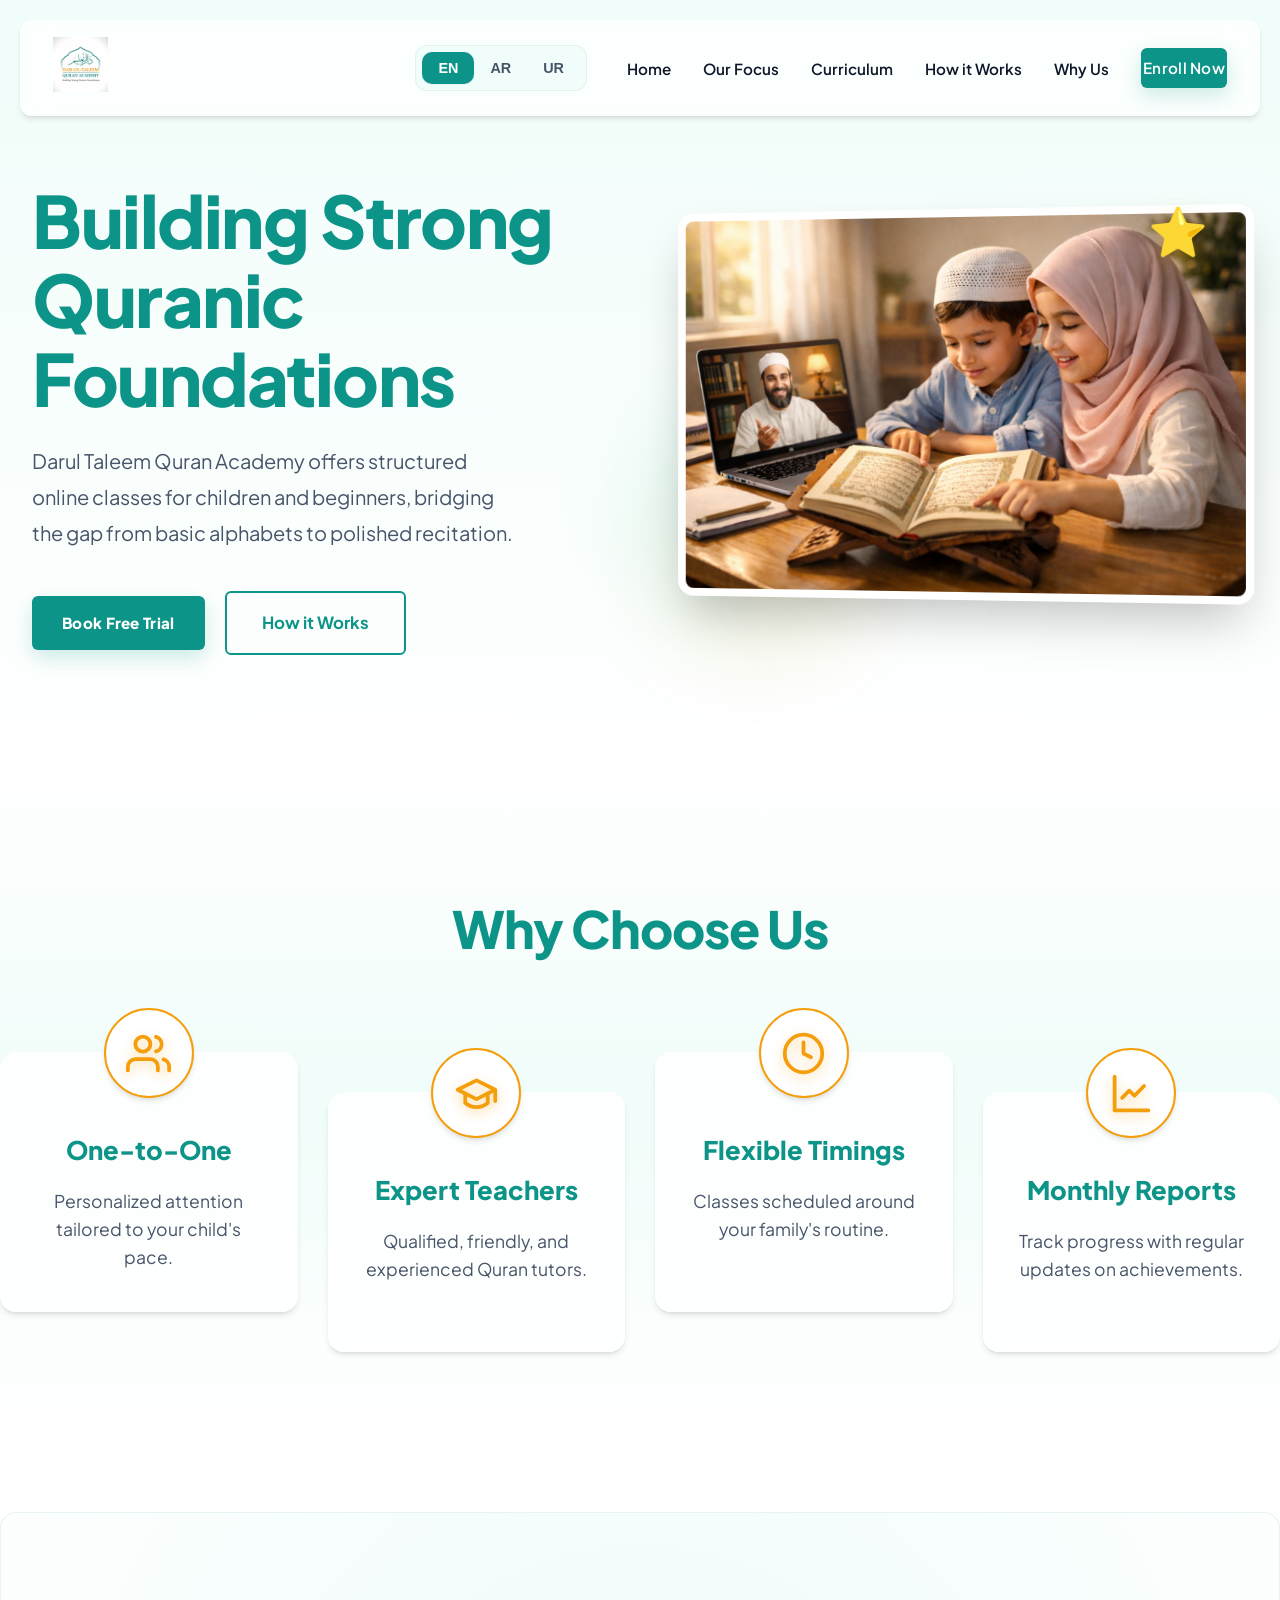
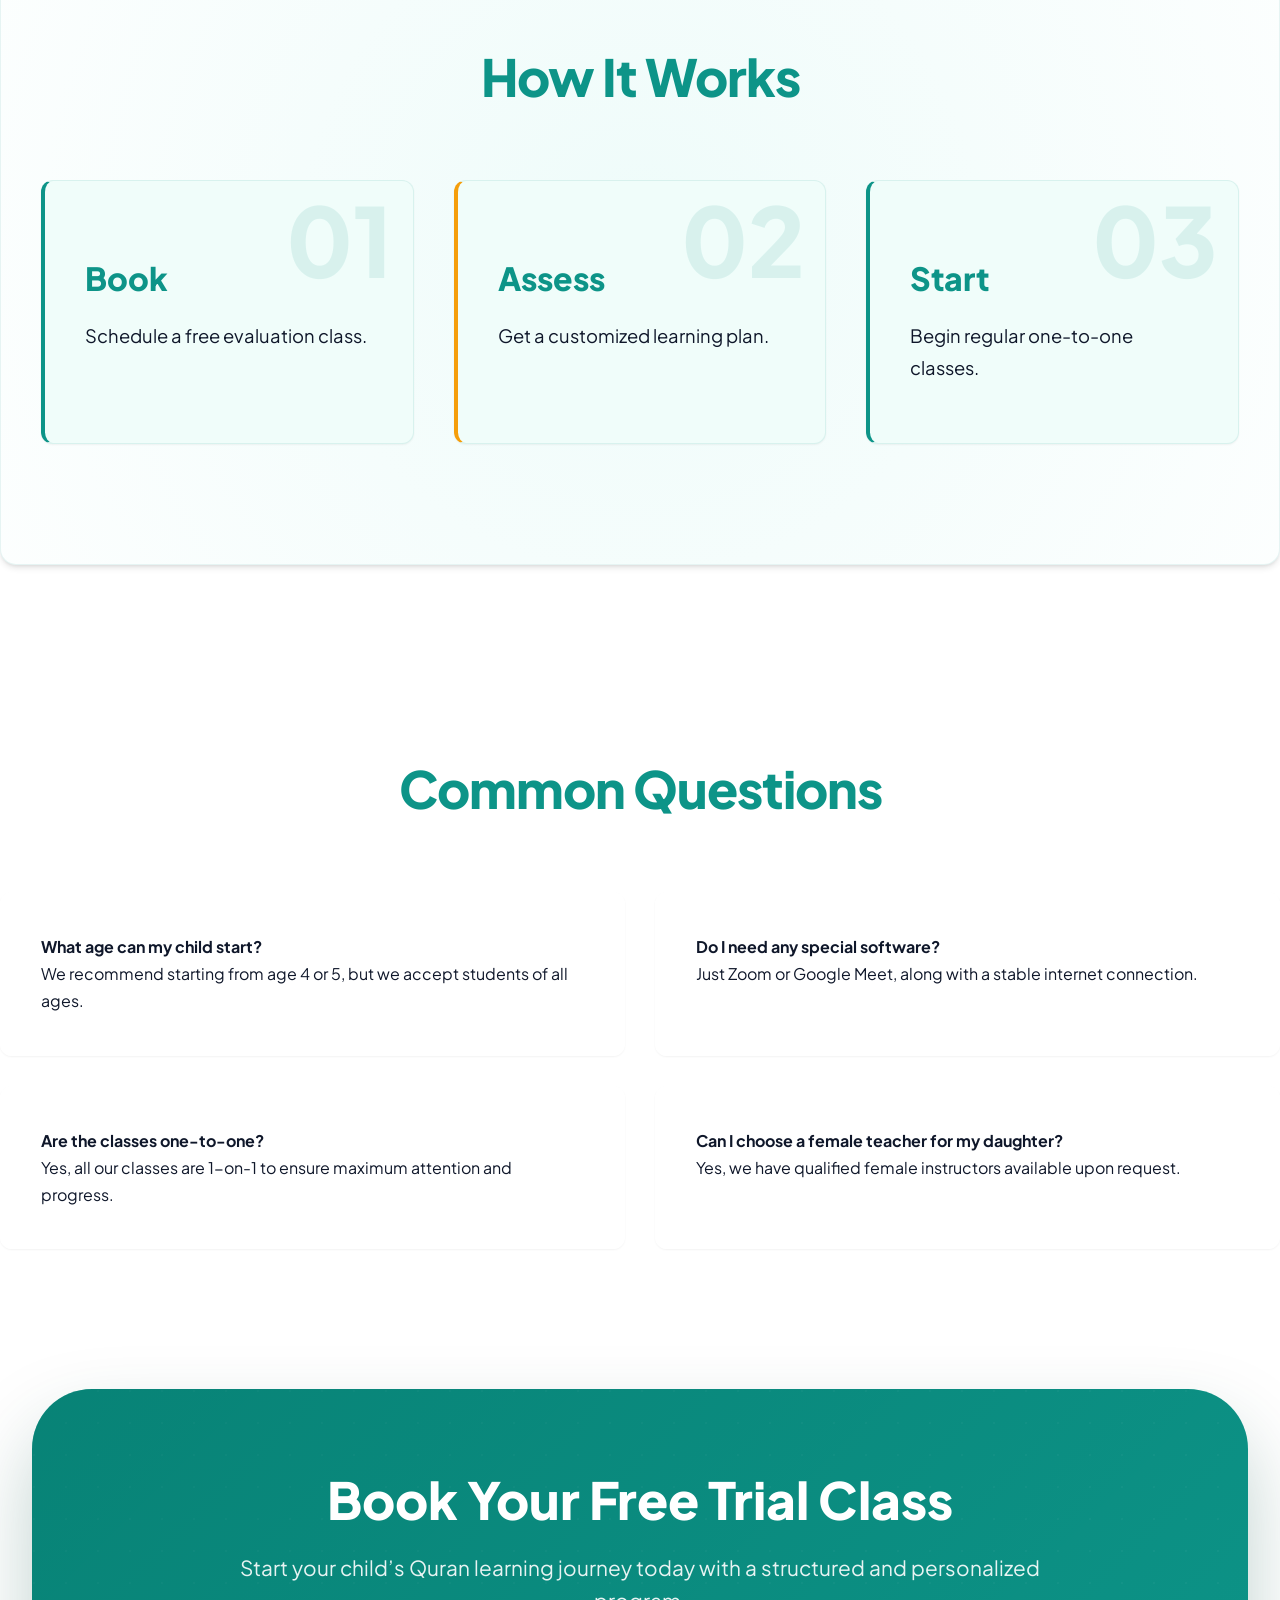
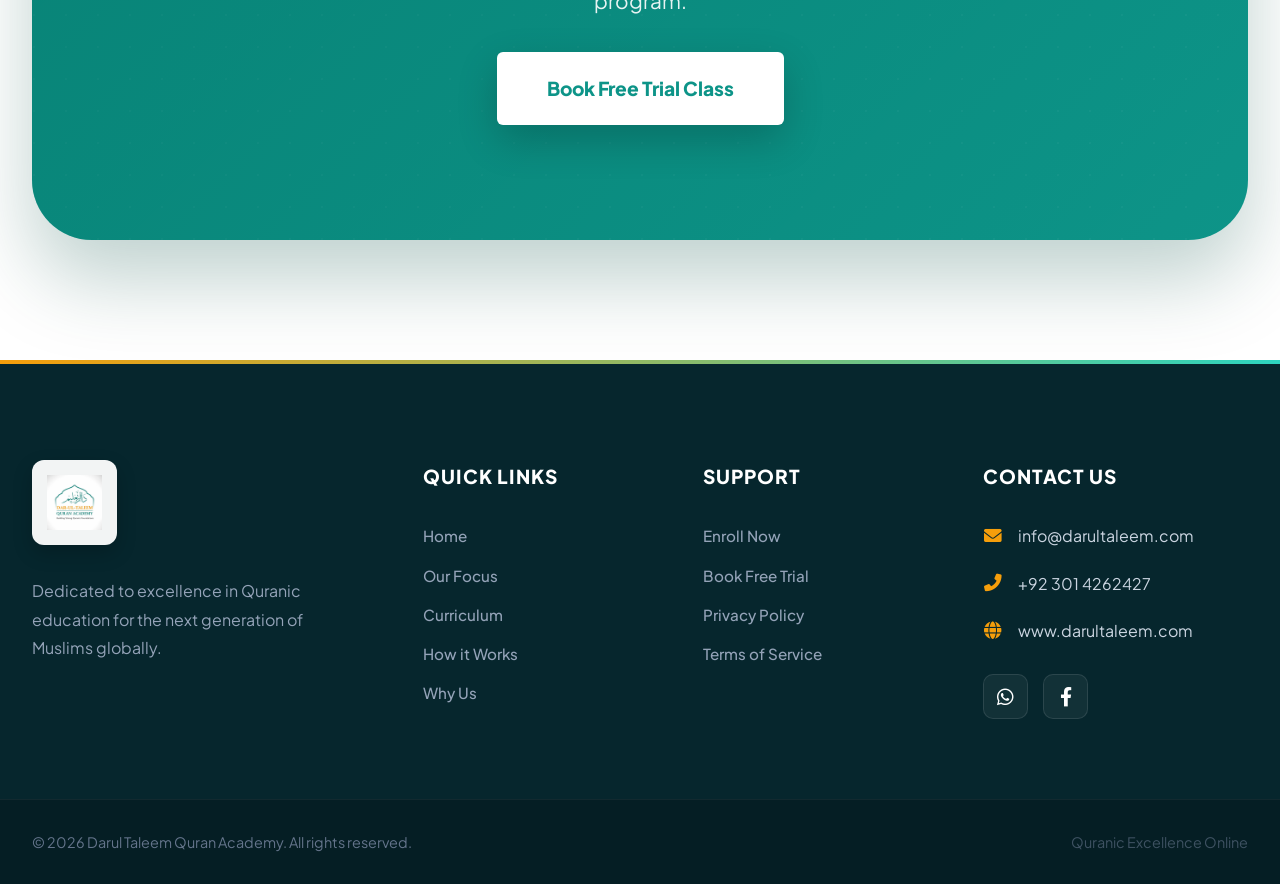
==== commit ea076b31: "Add files via upload" ====
--- a/index.html
+++ b/index.html
@@ -13,6 +13,8 @@
     <link
         href="https://fonts.googleapis.com/css2?family=Plus+Jakarta+Sans:wght@400;500;600;700;800&family=Amiri:wght@400;700&display=swap"
         rel="stylesheet">
+    <!-- Font Awesome for Icons -->
+    <link rel="stylesheet" href="https://cdnjs.cloudflare.com/ajax/libs/font-awesome/6.0.0/css/all.min.css">
 </head>
 
 <body>
@@ -177,38 +179,85 @@
         </section>
     </main>
 
-    <footer id="contact">
-        <div class="container footer-grid"
-            style="display: grid; grid-template-columns: repeat(auto-fit, minmax(250px, 1fr)); gap: 50px;">
-            <div class="footer-info">
-                <img src="DarulTaleemQuranAcademy Logo.png" alt="Footer Logo" class="footer-logo"
-                    style="height: 60px; margin-bottom: 25px;">
-                <p data-i18n="footer_about">Dedicated to excellence in Quranic education for the next generation of
-                    Muslims globally.</p>
-            </div>
-            <div class="footer-links">
-                <h4 data-i18n="footer_links">Quick Links</h4>
-                <ul style="list-style: none; padding-top: 20px;">
-                    <li><a href="#hero"
-                            style="color: white; text-decoration: none; display: block; margin-bottom: 10px;">Home</a>
-                    </li>
-                    <li><a href="#focus"
-                            style="color: white; text-decoration: none; display: block; margin-bottom: 10px;">Courses</a>
-                    </li>
-                    <li><a href="https://www.facebook.com" style="color: white; text-decoration: none;">Facebook</a>
-                    </li>
-                </ul>
-            </div>
-            <div class="footer-contact">
-                <h4 data-i18n="footer_contact_title">Contact Us</h4>
-                <p data-i18n="footer_contact_desc" style="padding-top: 20px;">Global online classes for all time zones.
-                </p>
-                <a href="trial.html" class="btn-primary" style="margin-top: 25px; display: inline-block;">Enroll Now</a>
+    <footer>
+        <div class="container">
+            <div class="footer-grid">
+                <!-- Info Column -->
+                <div class="footer-col footer-info">
+                    <div class="footer-logo-container">
+                        <img src="DarulTaleemQuranAcademy Logo.png" alt="Darul Taleem Quran Academy"
+                            class="footer-logo">
+                    </div>
+                    <p data-i18n="footer_about">Dedicated to excellence in Quranic education for the next generation of
+                        Muslims globally. We provide structured online classes tailored to your child's pace.</p>
+                </div>
+
+                <!-- Quick Links Column -->
+                <div class="footer-col">
+                    <h4 data-i18n="footer_links">Quick Links</h4>
+                    <ul class="footer-links-list">
+                        <li><a href="#hero" data-i18n="nav_home">Home</a></li>
+                        <li><a href="#focus" data-i18n="nav_focus">Our Focus</a></li>
+                        <li><a href="curriculum.html" data-i18n="nav_curriculum">Curriculum</a></li>
+                        <li><a href="how-it-works.html" data-i18n="nav_how_it_works">How it Works</a></li>
+                        <li><a href="#why-us" data-i18n="nav_why">Why Us</a></li>
+                    </ul>
+                </div>
+
+                <!-- Support Column -->
+                <div class="footer-col">
+                    <h4 data-i18n="footer_support">Support</h4>
+                    <ul class="footer-links-list">
+                        <li><a href="trial.html" data-i18n="nav_enroll">Enroll Now</a></li>
+                        <li><a href="trial.html" data-i18n="btn_trial">Book Free Trial</a></li>
+                        <li><a href="#" data-i18n="privacy_policy">Privacy Policy</a></li>
+                        <li><a href="#" data-i18n="terms_service">Terms of Service</a></li>
+                    </ul>
+                </div>
+
+                <!-- Contact Column -->
+                <div class="footer-col">
+                    <h4 data-i18n="footer_contact_title">Contact Us</h4>
+                    <ul class="contact-info-list">
+                        <li>
+                            <a href="mailto:info@darultaleem.com" class="contact-item">
+                                <i class="fas fa-envelope"></i>
+                                <span>info@darultaleem.com</span>
+                            </a>
+                        </li>
+                        <li>
+                            <a href="tel:+923014262427" class="contact-item">
+                                <i class="fas fa-phone-alt"></i>
+                                <span>+92 301 4262427</span>
+                            </a>
+                        </li>
+                        <li>
+                            <a href="https://darultaleemquran.com" class="contact-item" target="_blank">
+                                <i class="fas fa-globe"></i>
+                                <span>www.darultaleem.com</span>
+                            </a>
+                        </li>
+                    </ul>
+                    <div class="footer-socials">
+                        <a href="https://wa.me/923014262427" class="social-icon wa" target="_blank">
+                            <i class="fab fa-whatsapp"></i>
+                        </a>
+                        <a href="https://web.facebook.com/darultaleemquranacademy" class="social-icon fb"
+                            target="_blank">
+                            <i class="fab fa-facebook-f"></i>
+                        </a>
+                    </div>
+                </div>
             </div>
         </div>
-        <div class="footer-bottom"
-            style="text-align: center; border-top: 1px solid rgba(255,255,255,0.1); margin-top: 80px; padding-top: 40px; font-size: 0.9rem; opacity: 0.7;">
-            <p data-i18n="footer_rights">© 2026 Darul Taleem Quran Academy. All rights reserved.</p>
+
+        <div class="footer-bottom-bar">
+            <div class="container bottom-content">
+                <p data-i18n="footer_rights">© 2026 Darul Taleem Quran Academy. All rights reserved.</p>
+                <div class="footer-bottom-links">
+                    <span style="opacity: 0.6;">Quranic Excellence Online</span>
+                </div>
+            </div>
         </div>
     </footer>
 
--- a/styles.css
+++ b/styles.css
@@ -27,8 +27,10 @@
     /* Gold glow */
 
     --transition: all 0.4s cubic-bezier(0.4, 0, 0.2, 1);
-    --radius-lg: 24px;
-    --radius-xl: 40px;
+    --radius-lg: 12px;
+    --radius-xl: 16px;
+    --radius-btn: 6px;
+    /* Even cleaner minimal rounding */
 }
 
 * {
@@ -111,7 +113,7 @@
     display: flex;
     background: var(--bg-light);
     padding: 6px;
-    border-radius: 50px;
+    border-radius: 12px;
     border: 1px solid rgba(15, 23, 42, 0.05);
 }
 
@@ -119,7 +121,7 @@
     border: none;
     background: transparent;
     padding: 8px 16px;
-    border-radius: 50px;
+    border-radius: 10px;
     cursor: pointer;
     font-size: 0.9rem;
     font-weight: 700;
@@ -174,33 +176,38 @@
 
 /* Buttons */
 .btn-primary {
-    background: var(--secondary-color);
-    color: var(--primary-color);
-    padding: 16px 35px;
-    border-radius: 100px;
-    font-weight: 800;
-    font-size: 1.05rem;
-    letter-spacing: 0.5px;
+    background: var(--primary-color);
+    color: var(--white) !important;
+    /* Ensure text is always white */
+    padding: 12px 28px;
+    border-radius: var(--radius-btn);
+    font-weight: 800;
+    font-family: 'Plus Jakarta Sans', sans-serif;
+    font-size: 0.95rem;
+    letter-spacing: 0.3px;
     text-decoration: none;
-    box-shadow: 0 10px 25px rgba(245, 158, 11, 0.35);
-    transition: var(--transition);
-    display: inline-block;
+    box-shadow: 0 8px 20px rgba(13, 148, 136, 0.2);
+    transition: var(--transition);
+    display: inline-flex;
+    align-items: center;
+    justify-content: center;
     border: 2px solid transparent;
 }
 
 .btn-primary:hover {
-    transform: translateY(-5px);
-    box-shadow: 0 20px 40px rgba(245, 158, 11, 0.45);
-    background: var(--white);
-    border-color: var(--secondary-color);
+    transform: translateY(-4px);
+    box-shadow: 0 15px 30px rgba(13, 148, 136, 0.3);
+    background: #0b7a6d;
+    /* Slightly darker teal */
+    border-color: #0b7a6d;
 }
 
 .btn-secondary {
     background: transparent;
     color: var(--primary-color);
     padding: 16px 35px;
-    border-radius: 100px;
-    font-weight: 800;
+    border-radius: var(--radius-btn);
+    font-weight: 700;
     font-size: 1.05rem;
     text-decoration: none;
     border: 2px solid var(--primary-color);
@@ -209,10 +216,9 @@
 }
 
 .btn-secondary:hover {
-    background: var(--primary-color);
-    color: var(--white);
-    transform: translateY(-5px);
-    box-shadow: 0 15px 30px rgba(15, 23, 42, 0.15);
+    background: rgba(13, 148, 136, 0.05);
+    transform: translateY(-4px);
+    box-shadow: 0 8px 20px rgba(13, 148, 136, 0.08);
 }
 
 /* Hero Section - Premium Split Layout */
@@ -513,7 +519,7 @@
     background: var(--primary-color);
     color: var(--white);
     padding: 25px 50px;
-    border-radius: 100px;
+    border-radius: var(--radius-lg);
     display: inline-flex;
     align-items: center;
     gap: 30px;
@@ -643,7 +649,7 @@
 
 .tab-btn {
     padding: 15px 35px;
-    border-radius: 50px;
+    border-radius: var(--radius-btn);
     border: 3px solid var(--accent-blue);
     background: white;
     color: var(--primary-color);
@@ -867,22 +873,22 @@
 
 .cta-btn-prominent {
     display: inline-block;
-    background: var(--secondary-color);
-    color: var(--primary-color);
-    padding: 22px 55px;
-    border-radius: 100px;
+    background: var(--white);
+    color: var(--primary-color);
+    padding: 20px 50px;
+    border-radius: var(--radius-btn);
     text-decoration: none;
-    font-size: 1.25rem;
-    font-weight: 800;
-    box-shadow: 0 15px 35px rgba(251, 192, 45, 0.3);
+    font-size: 1.2rem;
+    font-weight: 800;
+    box-shadow: 0 15px 40px rgba(0, 0, 0, 0.2);
     transition: var(--transition);
     margin-bottom: 35px;
 }
 
 .cta-btn-prominent:hover {
     transform: scale(1.05) translateY(-5px);
-    box-shadow: 0 20px 45px rgba(251, 192, 45, 0.4);
-    background: #FFD54F;
+    box-shadow: 0 20px 50px rgba(0, 0, 0, 0.3);
+    background: var(--bg-light);
 }
 
 .cta-footer-text {
@@ -1458,26 +1464,181 @@
     background: var(--white);
 }
 
-.faq-item h4 {
-    font-size: 1.3rem;
-    color: var(--primary-color);
-    margin-bottom: 15px;
-    font-weight: 800;
-}
-
-.faq-item p {
+/* --- REFINED PREMIUM FOOTER (NIGHT TEAL THEME) --- */
+footer {
+    background: #06262d;
+    /* Deep Night Teal - Soft on eyes */
+    color: #cbd5e1;
+    /* Slate 300 - Readable but soft */
+    padding: 100px 0 0 0;
+    position: relative;
+    font-family: 'Plus Jakarta Sans', sans-serif;
+}
+
+footer::before {
+    content: '';
+    position: absolute;
+    top: 0;
+    left: 0;
+    width: 100%;
+    height: 4px;
+    background: linear-gradient(90deg, var(--secondary-color), var(--accent-blue));
+}
+
+.footer-grid {
+    display: grid;
+    grid-template-columns: 1.5fr 1fr 1fr 1.2fr;
+    gap: 60px;
+    margin-bottom: 80px;
+}
+
+.footer-logo-container {
+    background: rgba(255, 255, 255, 0.95);
+    padding: 15px;
+    border-radius: 12px;
+    display: inline-block;
+    margin-bottom: 25px;
+    box-shadow: 0 8px 20px rgba(0, 0, 0, 0.2);
+}
+
+.footer-logo {
+    height: 55px;
+    width: auto;
+    display: block;
+}
+
+.footer-info p {
+    color: #94a3b8;
+    font-size: 1rem;
+    line-height: 1.8;
+    max-width: 300px;
+}
+
+.footer-col h4 {
+    color: var(--white);
+    font-size: 1.2rem;
+    font-weight: 800;
+    margin-bottom: 30px;
+    text-transform: uppercase;
+    letter-spacing: 1px;
+}
+
+.footer-links-list {
+    list-style: none;
+}
+
+.footer-links-list li {
+    margin-bottom: 12px;
+}
+
+.footer-links-list a {
+    color: #94a3b8;
+    text-decoration: none;
+    transition: var(--transition);
+    font-size: 0.95rem;
+    font-weight: 500;
+}
+
+.footer-links-list a:hover {
+    color: var(--secondary-color);
+    padding-left: 8px;
+}
+
+.contact-info-list {
+    list-style: none;
+}
+
+.contact-info-list li {
+    margin-bottom: 20px;
+}
+
+.contact-item {
+    display: flex;
+    align-items: center;
+    gap: 15px;
+    text-decoration: none;
+    color: #cbd5e1;
+    transition: var(--transition);
+}
+
+.contact-item i {
+    color: var(--secondary-color);
     font-size: 1.1rem;
-    color: var(--text-muted);
-    line-height: 1.7;
-}
-
-@media (max-width: 900px) {
-    .faq-grid {
+    width: 20px;
+    text-align: center;
+}
+
+.contact-item:hover {
+    color: var(--white);
+    transform: translateX(5px);
+}
+
+.footer-socials {
+    display: flex;
+    gap: 15px;
+    margin-top: 30px;
+}
+
+.social-icon {
+    width: 45px;
+    height: 45px;
+    background: rgba(255, 255, 255, 0.05);
+    border: 1px solid rgba(255, 255, 255, 0.1);
+    border-radius: 10px;
+    display: flex;
+    align-items: center;
+    justify-content: center;
+    color: var(--white);
+    text-decoration: none;
+    transition: var(--transition);
+    font-size: 1.2rem;
+}
+
+.social-icon.wa:hover {
+    background: #25D366;
+    border-color: #25D366;
+    box-shadow: 0 0 20px rgba(37, 211, 102, 0.4);
+}
+
+.social-icon.fb:hover {
+    background: #1877F2;
+    border-color: #1877F2;
+    box-shadow: 0 0 20px rgba(24, 119, 242, 0.4);
+}
+
+.social-icon:hover {
+    transform: translateY(-5px);
+}
+
+.footer-bottom-bar {
+    background: rgba(0, 0, 0, 0.2);
+    padding: 30px 0;
+    border-top: 1px solid rgba(255, 255, 255, 0.05);
+}
+
+.bottom-content {
+    display: flex;
+    justify-content: space-between;
+    align-items: center;
+    color: #64748b;
+    font-size: 0.9rem;
+}
+
+@media (max-width: 950px) {
+    .footer-grid {
+        grid-template-columns: 1fr 1fr;
+        gap: 40px;
+    }
+}
+
+@media (max-width: 600px) {
+    .footer-grid {
         grid-template-columns: 1fr;
     }
 
-    .how-home-section {
-        padding: 60px 20px;
-        border-radius: 40px;
+    .bottom-content {
+        flex-direction: column;
+        gap: 15px;
+        text-align: center;
     }
 }
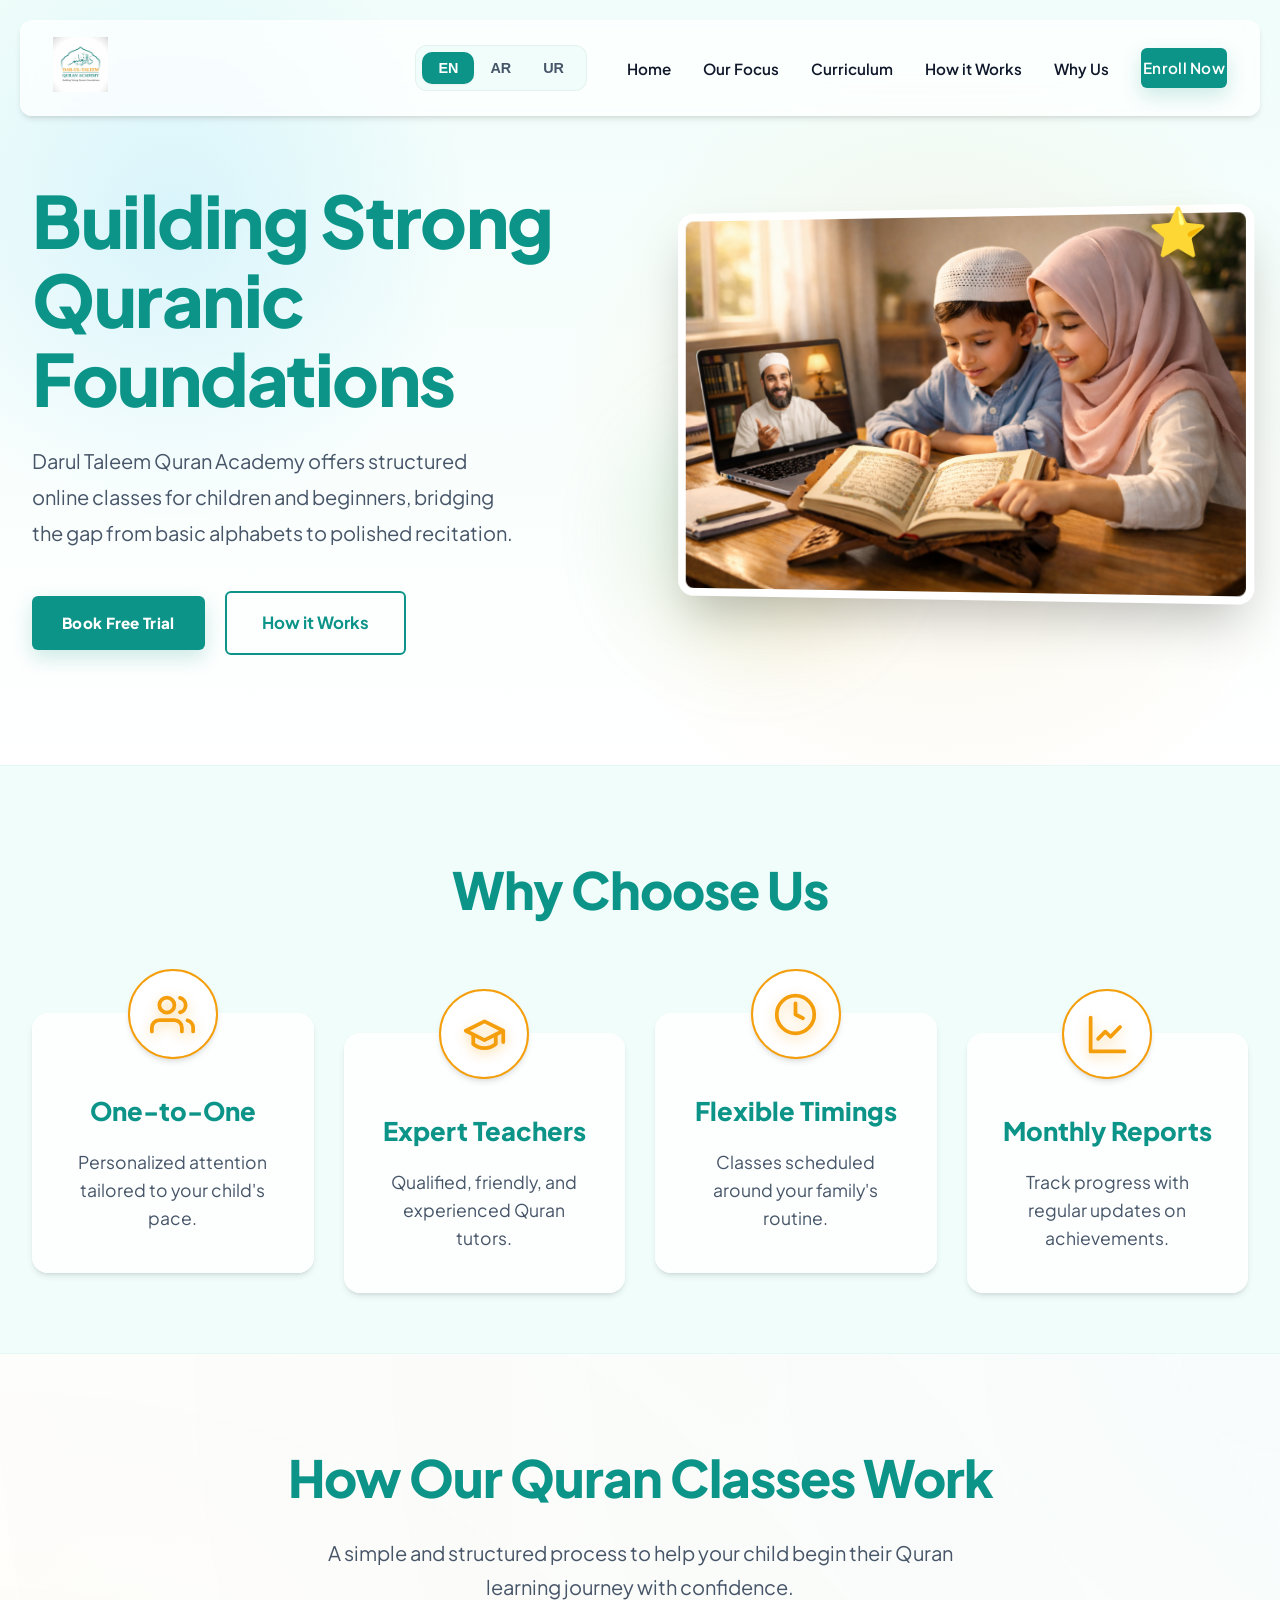
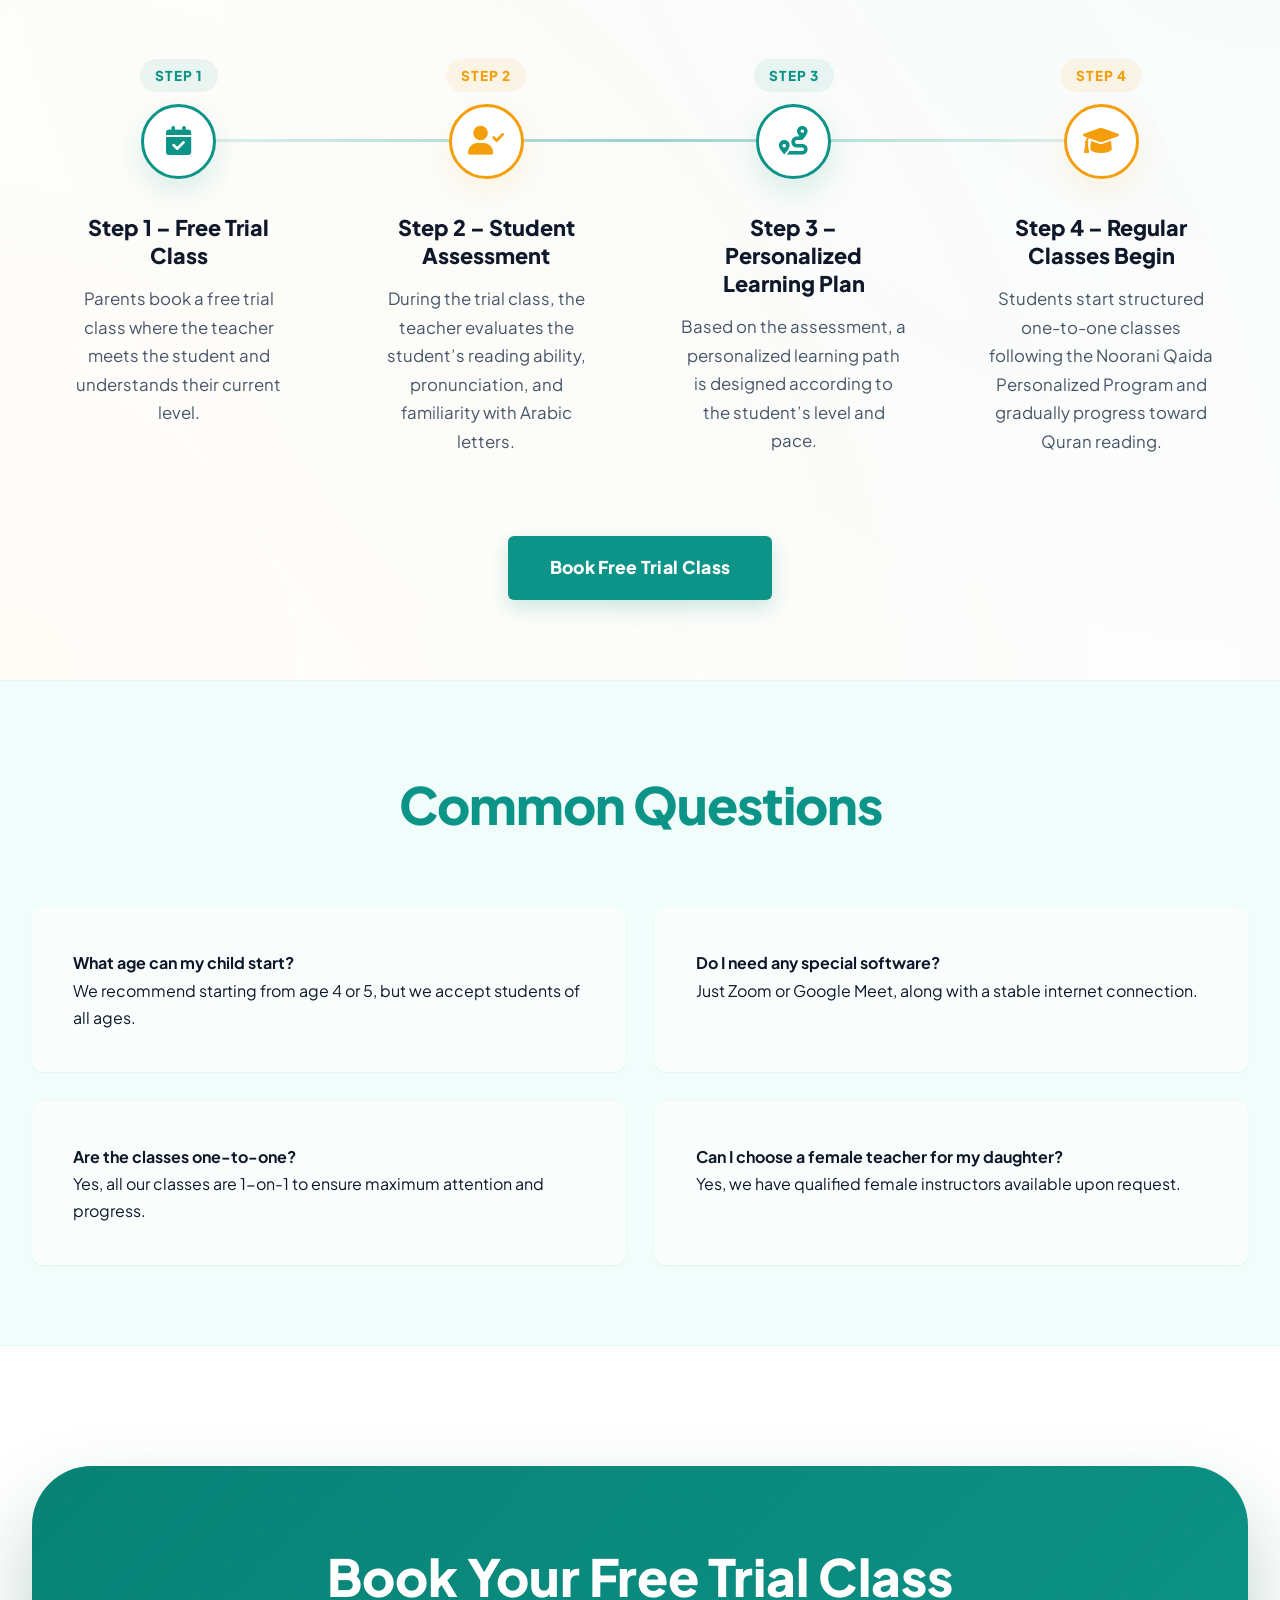
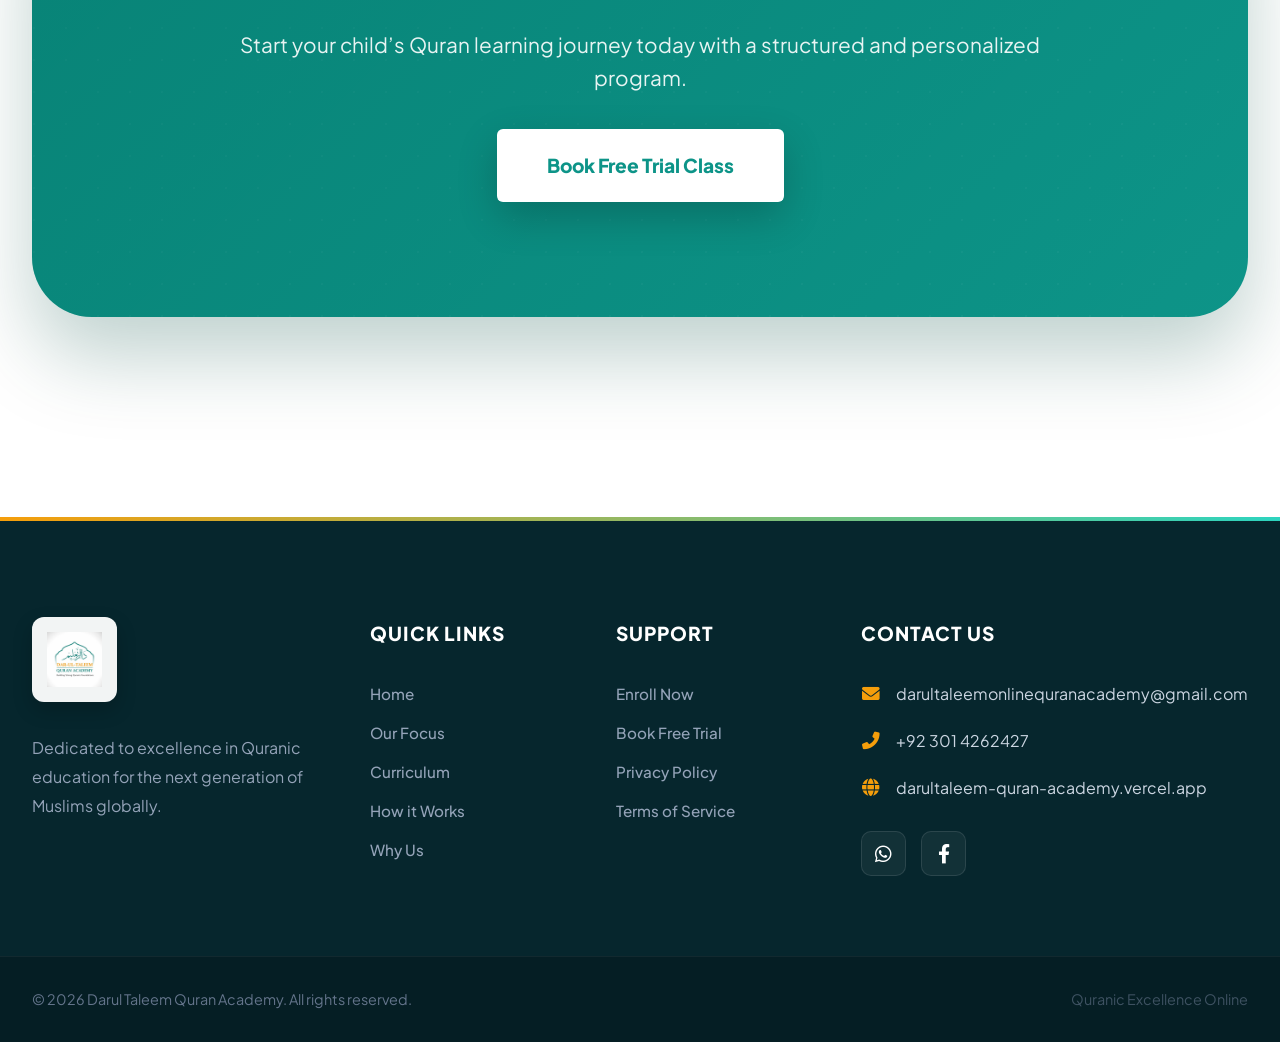
==== commit b11824f7: "Add files via upload" ====
--- a/index.html
+++ b/index.html
@@ -62,118 +62,174 @@
         </section>
 
         <!-- Why Us Section -->
-        <section class="why-us-section container reveal" id="why-us">
-            <div class="section-header">
-                <h2 data-i18n="why_title">Why Choose Us</h2>
-            </div>
-            <div class="why-grid">
-                <div class="why-card">
-                    <div class="why-icon">
-                        <svg width="45" height="45" viewBox="0 0 24 24" fill="none" stroke="var(--secondary-color)"
-                            stroke-width="2" stroke-linecap="round" stroke-linejoin="round">
-                            <path d="M17 21v-2a4 4 0 0 0-4-4H5a4 4 0 0 0-4 4v2"></path>
-                            <circle cx="9" cy="7" r="4"></circle>
-                            <path d="M23 21v-2a4 4 0 0 0-3-3.87"></path>
-                            <path d="M16 3.13a4 4 0 0 1 0 7.75"></path>
-                        </svg>
-                    </div>
-                    <h3 data-i18n="why_card1_title">One-to-One</h3>
-                    <p data-i18n="why_card1_desc">Personalized attention tailored to your child's pace.</p>
-                </div>
-                <div class="why-card">
-                    <div class="why-icon">
-                        <svg width="45" height="45" viewBox="0 0 24 24" fill="none" stroke="var(--secondary-color)"
-                            stroke-width="2" stroke-linecap="round" stroke-linejoin="round">
-                            <path d="M22 10v6M2 10l10-5 10 5-10 5z"></path>
-                            <path d="M6 12v5c3 3 9 3 12 0v-5"></path>
-                        </svg>
-                    </div>
-                    <h3 data-i18n="why_card2_title">Expert Teachers</h3>
-                    <p data-i18n="why_card2_desc">Qualified, friendly, and experienced Quran tutors.</p>
-                </div>
-                <div class="why-card">
-                    <div class="why-icon">
-                        <svg width="45" height="45" viewBox="0 0 24 24" fill="none" stroke="var(--secondary-color)"
-                            stroke-width="2" stroke-linecap="round" stroke-linejoin="round">
-                            <circle cx="12" cy="12" r="10"></circle>
-                            <polyline points="12 6 12 12 16 14"></polyline>
-                        </svg>
-                    </div>
-                    <h3 data-i18n="why_card3_title">Flexible Timings</h3>
-                    <p data-i18n="why_card3_desc">Classes scheduled around your family's routine.</p>
-                </div>
-                <div class="why-card">
-                    <div class="why-icon">
-                        <svg width="45" height="45" viewBox="0 0 24 24" fill="none" stroke="var(--secondary-color)"
-                            stroke-width="2" stroke-linecap="round" stroke-linejoin="round">
-                            <path d="M3 3v18h18"></path>
-                            <path d="M18.7 8l-5.1 5.2-2.8-2.7L7 14.3"></path>
-                        </svg>
-                    </div>
-                    <h3 data-i18n="why_card4_title">Monthly Reports</h3>
-                    <p data-i18n="why_card4_desc">Track progress with regular updates on achievements.</p>
-                </div>
-            </div>
+        <section class="why-us-section section-soft reveal" id="why-us">
+            <div class="container">
+                <div class="section-header">
+                    <h2 data-i18n="why_title">Why Choose Us</h2>
+                </div>
+                <div class="why-grid">
+                    <div class="why-card">
+                        <div class="why-icon">
+                            <svg width="45" height="45" viewBox="0 0 24 24" fill="none" stroke="var(--secondary-color)"
+                                stroke-width="2" stroke-linecap="round" stroke-linejoin="round">
+                                <path d="M17 21v-2a4 4 0 0 0-4-4H5a4 4 0 0 0-4 4v2"></path>
+                                <circle cx="9" cy="7" r="4"></circle>
+                                <path d="M23 21v-2a4 4 0 0 0-3-3.87"></path>
+                                <path d="M16 3.13a4 4 0 0 1 0 7.75"></path>
+                            </svg>
+                        </div>
+                        <h3 data-i18n="why_card1_title">One-to-One</h3>
+                        <p data-i18n="why_card1_desc">Personalized attention tailored to your child's pace.</p>
+                    </div>
+                    <div class="why-card">
+                        <div class="why-icon">
+                            <svg width="45" height="45" viewBox="0 0 24 24" fill="none" stroke="var(--secondary-color)"
+                                stroke-width="2" stroke-linecap="round" stroke-linejoin="round">
+                                <path d="M22 10v6M2 10l10-5 10 5-10 5z"></path>
+                                <path d="M6 12v5c3 3 9 3 12 0v-5"></path>
+                            </svg>
+                        </div>
+                        <h3 data-i18n="why_card2_title">Expert Teachers</h3>
+                        <p data-i18n="why_card2_desc">Qualified, friendly, and experienced Quran tutors.</p>
+                    </div>
+                    <div class="why-card">
+                        <div class="why-icon">
+                            <svg width="45" height="45" viewBox="0 0 24 24" fill="none" stroke="var(--secondary-color)"
+                                stroke-width="2" stroke-linecap="round" stroke-linejoin="round">
+                                <circle cx="12" cy="12" r="10"></circle>
+                                <polyline points="12 6 12 12 16 14"></polyline>
+                            </svg>
+                        </div>
+                        <h3 data-i18n="why_card3_title">Flexible Timings</h3>
+                        <p data-i18n="why_card3_desc">Classes scheduled around your family's routine.</p>
+                    </div>
+                    <div class="why-card">
+                        <div class="why-icon">
+                            <svg width="45" height="45" viewBox="0 0 24 24" fill="none" stroke="var(--secondary-color)"
+                                stroke-width="2" stroke-linecap="round" stroke-linejoin="round">
+                                <path d="M3 3v18h18"></path>
+                                <path d="M18.7 8l-5.1 5.2-2.8-2.7L7 14.3"></path>
+                            </svg>
+                        </div>
+                        <h3 data-i18n="why_card4_title">Monthly Reports</h3>
+                        <p data-i18n="why_card4_desc">Track progress with regular updates on achievements.</p>
+                    </div>
+                </div>
         </section>
 
         <!-- How It Works Section (Home) -->
-        <section class="how-home-section container reveal">
-            <div class="section-header">
-                <h2 data-i18n="how_home_title">How It Works</h2>
-            </div>
-            <div class="how-home-grid">
-                <div class="home-step-card">
-                    <div class="home-step-num">01</div>
-                    <h3 data-i18n="how_step1_title">Book</h3>
-                    <p data-i18n="how_step1_desc">Schedule a free evaluation class.</p>
-                </div>
-                <div class="home-step-card alternate">
-                    <div class="home-step-num">02</div>
-                    <h3 data-i18n="how_step2_title">Assess</h3>
-                    <p data-i18n="how_step2_desc">Get a customized learning plan.</p>
-                </div>
-                <div class="home-step-card">
-                    <div class="home-step-num">03</div>
-                    <h3 data-i18n="how_step3_title">Start</h3>
-                    <p data-i18n="how_step3_desc">Begin regular one-to-one classes.</p>
-                </div>
-            </div>
-        </section>
-
-        <!-- FAQ Section -->
-        <section class="faq-section container reveal" id="faq">
-            <div class="section-header">
-                <h2 data-i18n="faq_title">Common Questions</h2>
-            </div>
-            <div class="faq-grid">
-                <div class="faq-item">
-                    <h4 data-i18n="faq_q1">What age can my child start?</h4>
-                    <p data-i18n="faq_a1">We recommend starting from age 4 or 5, but we accept students of all ages.</p>
-                </div>
-                <div class="faq-item">
-                    <h4 data-i18n="faq_q2">Do I need any special software?</h4>
-                    <p data-i18n="faq_a2">Just Zoom or Google Meet, along with a stable internet connection.</p>
-                </div>
-                <div class="faq-item">
-                    <h4 data-i18n="faq_q3">Are the classes one-to-one?</h4>
-                    <p data-i18n="faq_a3">Yes, all our classes are 1-on-1 to ensure maximum attention and progress.</p>
-                </div>
-                <div class="faq-item">
-                    <h4 data-i18n="faq_q4">Can I choose a female teacher for my daughter?</h4>
-                    <p data-i18n="faq_a4">Yes, we have qualified female instructors available upon request.</p>
-                </div>
-            </div>
-        </section>
-
-        <section class="curriculum-cta reveal container">
-            <div class="cta-banner">
-                <div class="cta-content">
-                    <h2 data-i18n="how_cta_title">Book Your Free Trial Class</h2>
-                    <p class="cta-subtitle" data-i18n="how_cta_text">Start your child’s Quran learning journey today
-                        with a structured and personalized program.</p>
-                    <a href="trial.html" class="cta-btn-prominent">
+        <section class="timeline-section reveal">
+            <div class="container">
+                <div class="section-header">
+                    <h2 data-i18n="how_it_works_title">How It Works</h2>
+                    <p data-i18n="how_it_works_subtitle">A simple and structured journey to begin Quran learning with
+                        confidence.</p>
+                </div>
+
+                <div class="timeline-container">
+                    <div class="timeline-grid">
+                        <!-- Step 1 -->
+                        <div class="timeline-item reveal">
+                            <span class="step-label" data-i18n="step1_label">Step 1</span>
+                            <div class="timeline-point">
+                                <i class="fas fa-calendar-check"></i>
+                            </div>
+                            <div class="timeline-content">
+                                <h3 data-i18n="step1_title">Book Free Trial Class</h3>
+                                <p data-i18n="step1_desc">Parents schedule a free trial class for their child.</p>
+                            </div>
+                        </div>
+
+                        <!-- Step 2 -->
+                        <div class="timeline-item reveal">
+                            <span class="step-label" data-i18n="step2_label">Step 2</span>
+                            <div class="timeline-point">
+                                <i class="fas fa-user-check"></i>
+                            </div>
+                            <div class="timeline-content">
+                                <h3 data-i18n="step2_title">Student Assessment</h3>
+                                <p data-i18n="step2_desc">The teacher evaluates the child’s current level,
+                                    pronunciation, and reading ability.</p>
+                            </div>
+                        </div>
+
+                        <!-- Step 3 -->
+                        <div class="timeline-item reveal">
+                            <span class="step-label" data-i18n="step3_label">Step 3</span>
+                            <div class="timeline-point">
+                                <i class="fas fa-route"></i>
+                            </div>
+                            <div class="timeline-content">
+                                <h3 data-i18n="step3_title">Personalized Learning Plan</h3>
+                                <p data-i18n="step3_desc">A customized learning path is created according to the
+                                    student’s level and pace.</p>
+                            </div>
+                        </div>
+
+                        <!-- Step 4 -->
+                        <div class="timeline-item reveal">
+                            <span class="step-label" data-i18n="step4_label">Step 4</span>
+                            <div class="timeline-point">
+                                <i class="fas fa-graduation-cap"></i>
+                            </div>
+                            <div class="timeline-content">
+                                <h3 data-i18n="step4_title">Start Regular Quran Classes</h3>
+                                <p data-i18n="step4_desc">The student begins structured one-to-one Quran learning
+                                    classes.</p>
+                            </div>
+                        </div>
+                    </div>
+                </div>
+
+                <!-- Subtle Bottom CTA -->
+                <div style="text-align: center; margin-top: 60px;">
+                    <a href="trial.html" class="btn-primary" style="padding: 15px 40px; font-size: 1.1rem;">
                         <span data-i18n="how_cta_btn">Book Free Trial Class</span>
                     </a>
+                </div>
+            </div>
+        </section>
+
+        <!-- FAQ Section -->
+        <section class="faq-section section-soft reveal" id="faq">
+            <div class="container">
+                <div class="section-header">
+                    <h2 data-i18n="faq_title">Common Questions</h2>
+                </div>
+                <div class="faq-grid">
+                    <div class="faq-item">
+                        <h4 data-i18n="faq_q1">What age can my child start?</h4>
+                        <p data-i18n="faq_a1">We recommend starting from age 4 or 5, but we accept students of all ages.
+                        </p>
+                    </div>
+                    <div class="faq-item">
+                        <h4 data-i18n="faq_q2">Do I need any special software?</h4>
+                        <p data-i18n="faq_a2">Just Zoom or Google Meet, along with a stable internet connection.</p>
+                    </div>
+                    <div class="faq-item">
+                        <h4 data-i18n="faq_q3">Are the classes one-to-one?</h4>
+                        <p data-i18n="faq_a3">Yes, all our classes are 1-on-1 to ensure maximum attention and progress.
+                        </p>
+                    </div>
+                    <div class="faq-item">
+                        <h4 data-i18n="faq_q4">Can I choose a female teacher for my daughter?</h4>
+                        <p data-i18n="faq_a4">Yes, we have qualified female instructors available upon request.</p>
+                    </div>
+                </div>
+            </div>
+        </section>
+
+        <section class="curriculum-cta section-white reveal">
+            <div class="container">
+                <div class="cta-banner">
+                    <div class="cta-content">
+                        <h2 data-i18n="how_cta_title">Book Your Free Trial Class</h2>
+                        <p class="cta-subtitle" data-i18n="how_cta_text">Start your child’s Quran learning journey today
+                            with a structured and personalized program.</p>
+                        <a href="trial.html" class="cta-btn-prominent">
+                            <span data-i18n="how_cta_btn">Book Free Trial Class</span>
+                        </a>
+                    </div>
                 </div>
             </div>
         </section>
@@ -220,9 +276,9 @@
                     <h4 data-i18n="footer_contact_title">Contact Us</h4>
                     <ul class="contact-info-list">
                         <li>
-                            <a href="mailto:info@darultaleem.com" class="contact-item">
+                            <a href="mailto:darultaleemonlinequranacademy@gmail.com" class="contact-item">
                                 <i class="fas fa-envelope"></i>
-                                <span>info@darultaleem.com</span>
+                                <span>darultaleemonlinequranacademy@gmail.com</span>
                             </a>
                         </li>
                         <li>
@@ -232,9 +288,10 @@
                             </a>
                         </li>
                         <li>
-                            <a href="https://darultaleemquran.com" class="contact-item" target="_blank">
+                            <a href="https://darultaleem-quran-academy.vercel.app/" class="contact-item"
+                                target="_blank">
                                 <i class="fas fa-globe"></i>
-                                <span>www.darultaleem.com</span>
+                                <span>darultaleem-quran-academy.vercel.app</span>
                             </a>
                         </li>
                     </ul>
--- a/styles.css
+++ b/styles.css
@@ -954,96 +954,176 @@
     margin: 0 auto;
 }
 
-.process-section {
-    margin-bottom: 120px;
-}
-
-.process-visual-grid {
+/* --- PREMIUM TIMELINE PRESENTATION (HOW IT WORKS) --- */
+.timeline-section {
+    padding: 80px 0;
+    background: radial-gradient(circle at top right, rgba(13, 148, 136, 0.03), transparent),
+        radial-gradient(circle at bottom left, rgba(245, 158, 11, 0.03), transparent);
+    position: relative;
+    overflow: hidden;
+}
+
+.timeline-container {
+    position: relative;
+    max-width: 1200px;
+    margin: 80px auto 0;
+    padding: 20px 0;
+}
+
+/* Connecting Line - Desktop */
+.timeline-container::before {
+    content: '';
+    position: absolute;
+    top: 55px;
+    /* Aligned with points */
+    left: 10%;
+    right: 10%;
+    height: 3px;
+    background: linear-gradient(90deg,
+            rgba(13, 148, 136, 0.1) 0%,
+            rgba(13, 148, 136, 0.4) 50%,
+            rgba(13, 148, 136, 0.1) 100%);
+    border-radius: 5px;
+    z-index: 1;
+}
+
+.timeline-grid {
     display: grid;
-    grid-template-columns: repeat(2, 1fr);
-    gap: 40px;
-}
-
-.process-step-card {
-    background: white;
-    padding: 60px;
-    border-radius: 50px;
-    box-shadow: var(--shadow-soft);
-    border: 1px solid rgba(0, 77, 64, 0.05);
-    position: relative;
-    transition: var(--transition);
-    border-bottom: 8px solid var(--accent-mint);
-    overflow: hidden;
-}
-
-.process-step-card:hover {
-    transform: translateY(-15px);
-    box-shadow: 0 30px 60px rgba(0, 77, 64, 0.12);
-}
-
-.process-step-card.alternate {
-    border-bottom-color: var(--secondary-color);
-}
-
-.step-header {
-    display: flex;
-    justify-content: space-between;
-    align-items: center;
-    margin-bottom: 35px;
-}
-
-.step-num {
-    font-size: 5rem;
-    font-weight: 900;
-    color: var(--primary-color);
-    opacity: 0.08;
-    line-height: 1;
-    font-family: 'Outfit', sans-serif;
-}
-
-.step-icon {
-    width: 80px;
-    height: 80px;
-    background: var(--bg-mint-light);
-    border-radius: 30px;
+    grid-template-columns: repeat(4, 1fr);
+    gap: 30px;
+    position: relative;
+    z-index: 2;
+}
+
+.timeline-item {
+    text-align: center;
+    position: relative;
+    padding: 0 10px;
+    transition: var(--transition);
+}
+
+.timeline-point {
+    width: 75px;
+    height: 75px;
+    background: var(--white);
+    border: 3px solid var(--primary-color);
+    border-radius: 50%;
+    margin: 0 auto 35px;
     display: flex;
     align-items: center;
     justify-content: center;
-    font-size: 2.5rem;
-    box-shadow: inset 0 2px 10px rgba(0, 0, 0, 0.05);
-}
-
-.process-step-card h2 {
-    font-size: 2rem;
-    color: var(--primary-color);
-    margin-bottom: 20px;
-    font-weight: 800;
-}
-
-.process-step-card p {
-    font-size: 1.25rem;
+    font-size: 1.8rem;
+    color: var(--primary-color);
+    box-shadow: 0 12px 30px rgba(13, 148, 136, 0.15);
+    position: relative;
+    z-index: 3;
+    transition: all 0.5s cubic-bezier(0.175, 0.885, 0.32, 1.275);
+}
+
+.timeline-item:hover .timeline-point {
+    background: var(--primary-color);
+    color: var(--white);
+    transform: scale(1.15) rotate(5deg);
+    box-shadow: 0 15px 40px rgba(13, 148, 136, 0.25);
+}
+
+.timeline-item:nth-child(even) .timeline-point {
+    border-color: var(--secondary-color);
+    color: var(--secondary-color);
+    box-shadow: 0 12px 30px rgba(245, 158, 11, 0.1);
+}
+
+.timeline-item:nth-child(even):hover .timeline-point {
+    background: var(--secondary-color);
+    color: var(--white);
+    box-shadow: 0 15px 40px rgba(245, 158, 11, 0.2);
+}
+
+.step-label {
+    position: absolute;
+    top: -45px;
+    left: 50%;
+    transform: translateX(-50%);
+    background: rgba(13, 148, 136, 0.08);
+    color: var(--primary-color);
+    padding: 5px 15px;
+    border-radius: 30px;
+    font-size: 0.85rem;
+    font-weight: 800;
+    text-transform: uppercase;
+    letter-spacing: 1px;
+}
+
+.timeline-item:nth-child(even) .step-label {
+    background: rgba(245, 158, 11, 0.08);
+    color: var(--secondary-color);
+}
+
+.timeline-content {
+    padding: 0 15px;
+}
+
+.timeline-content h3 {
+    font-size: 1.35rem;
     color: var(--text-dark);
-    line-height: 1.8;
-    opacity: 0.8;
-}
-
-@media (max-width: 900px) {
-    .process-visual-grid {
+    margin-bottom: 15px;
+    font-weight: 800;
+    line-height: 1.3;
+}
+
+.timeline-content p {
+    color: var(--text-muted);
+    font-size: 1.05rem;
+    line-height: 1.7;
+}
+
+/* Responsive Timeline */
+@media (max-width: 1024px) {
+    .timeline-container::before {
+        display: none;
+    }
+
+    .timeline-grid {
         grid-template-columns: 1fr;
-    }
-
-    .how-hero h1 {
-        font-size: 2.5rem;
-    }
-
-    .how-hero {
-        padding: 60px 20px;
-        border-radius: 0 0 50px 50px;
-    }
-
-    .process-step-card {
-        padding: 40px;
-        border-radius: 40px;
+        max-width: 600px;
+        margin: 0 auto;
+        gap: 60px;
+    }
+
+    .timeline-item {
+        display: flex;
+        align-items: flex-start;
+        text-align: left;
+        gap: 30px;
+    }
+
+    .timeline-point {
+        flex-shrink: 0;
+        margin: 0;
+        width: 65px;
+        height: 65px;
+        font-size: 1.5rem;
+    }
+
+    .step-label {
+        position: static;
+        transform: none;
+        display: inline-block;
+        margin-bottom: 10px;
+    }
+
+    .timeline-item::after {
+        content: '';
+        position: absolute;
+        top: 65px;
+        left: 32px;
+        width: 2px;
+        height: calc(100% + 15px);
+        background: rgba(13, 148, 136, 0.15);
+    }
+
+    .timeline-item:last-child::after {
+        display: none;
     }
 }
 
@@ -1235,19 +1315,30 @@
     margin: 0 auto;
 }
 
+/* Section Backgrounds & Spacing */
+section {
+    padding: 80px 0;
+    position: relative;
+    z-index: 2;
+}
+
+.section-white {
+    background-color: var(--white);
+}
+
+.section-soft {
+    background-color: var(--bg-light);
+    border-top: 1px solid rgba(13, 148, 136, 0.05);
+    border-bottom: 1px solid rgba(13, 148, 136, 0.05);
+}
+
 /* Homepage Redesign Styling (Premium Royal Theme) */
 .why-us-section {
-    padding: 120px 0;
-    position: relative;
-    z-index: 2;
-    background: linear-gradient(180deg, var(--white) 0%, var(--bg-light) 50%, var(--white) 100%);
-}
-
-.how-home-section,
+    padding: 80px 0;
+}
+
 .faq-section {
-    padding: 100px 0;
-    position: relative;
-    z-index: 2;
+    padding: 80px 0;
 }
 
 /* Why Us Grid - Glassmorphism & Staggered */
@@ -1274,7 +1365,7 @@
 
 /* Stagger every even card */
 .why-card:nth-child(even) {
-    transform: translateY(40px);
+    transform: translateY(20px);
 }
 
 .why-card::after {
@@ -1351,96 +1442,6 @@
     line-height: 1.6;
 }
 
-/* How It Works (Home) - Clean Bright Version */
-.how-home-section {
-    background: var(--white);
-    border-radius: var(--radius-xl);
-    padding: 120px 40px;
-    margin: 80px auto;
-    color: var(--text-dark);
-    position: relative;
-    overflow: hidden;
-    box-shadow: var(--shadow-md);
-    border: 1px solid rgba(13, 148, 136, 0.1);
-}
-
-.how-home-section::before {
-    content: '';
-    position: absolute;
-    top: -50%;
-    left: -50%;
-    width: 200%;
-    height: 200%;
-    background: radial-gradient(circle, rgba(45, 212, 191, 0.08) 0%, transparent 60%);
-    pointer-events: none;
-}
-
-.how-home-section .section-header h2 {
-    color: var(--primary-color);
-}
-
-.how-home-grid {
-    display: grid;
-    grid-template-columns: repeat(auto-fit, minmax(300px, 1fr));
-    gap: 40px;
-    margin-top: 60px;
-    position: relative;
-    z-index: 2;
-}
-
-.home-step-card {
-    background: var(--bg-light);
-    padding: 60px 40px;
-    border-radius: var(--radius-lg);
-    position: relative;
-    box-shadow: var(--shadow-sm);
-    text-align: left;
-    border: 1px solid rgba(13, 148, 136, 0.1);
-    border-left: 4px solid var(--primary-color);
-    transition: var(--transition);
-}
-
-.home-step-card.alternate {
-    border-left-color: var(--secondary-color);
-}
-
-.home-step-card:hover {
-    transform: translateY(-8px);
-    box-shadow: var(--shadow-md);
-}
-
-.home-step-num {
-    font-size: 6rem;
-    font-weight: 900;
-    color: var(--primary-color);
-    opacity: 0.1;
-    position: absolute;
-    top: 10px;
-    right: 20px;
-    left: auto;
-    font-family: 'Plus Jakarta Sans', sans-serif;
-    line-height: 1;
-}
-
-[dir="rtl"] .home-step-num {
-    right: auto;
-    left: 20px;
-}
-
-.home-step-card h3 {
-    font-size: 2rem;
-    color: var(--primary-color);
-    margin-bottom: 15px;
-    margin-top: 10px;
-    font-weight: 800;
-}
-
-.home-step-card p {
-    font-size: 1.15rem;
-    color: var(--text-dark);
-    line-height: 1.7;
-}
-
 /* FAQ Section */
 .faq-grid {
     display: grid;
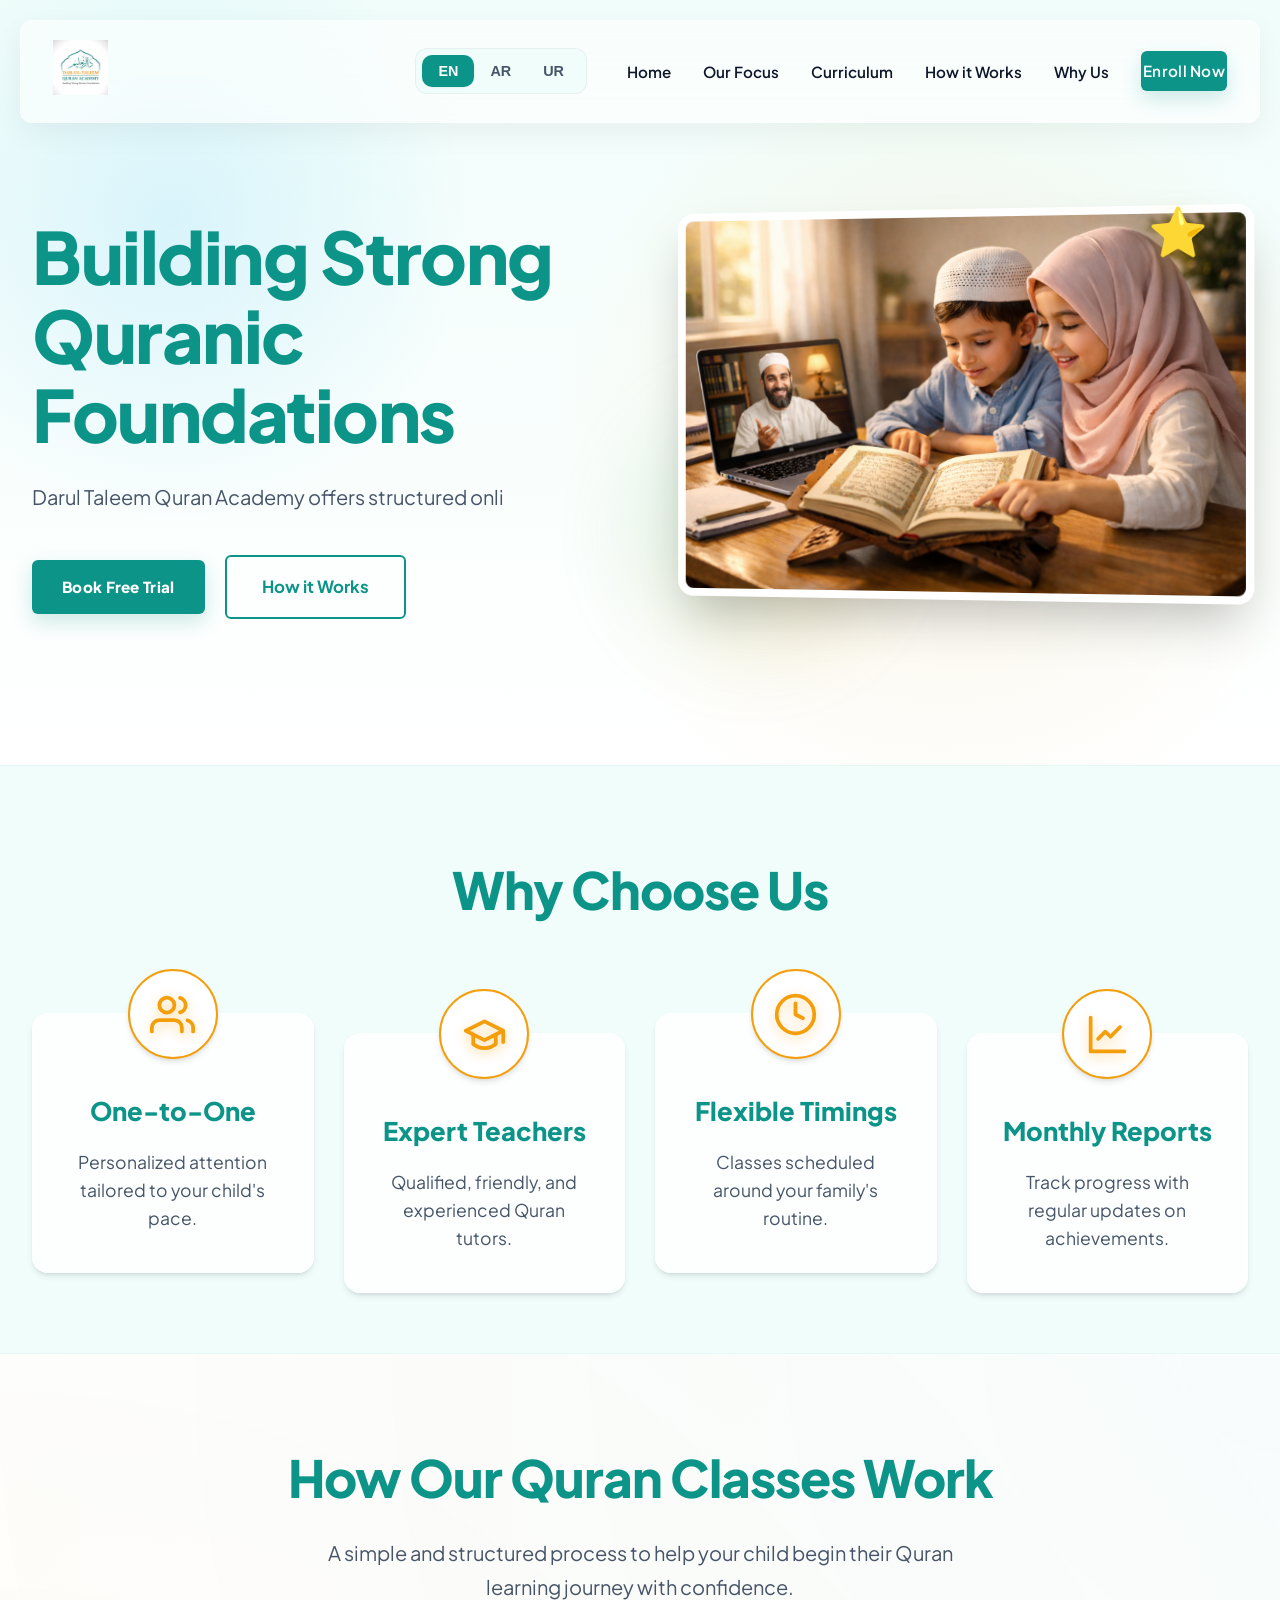
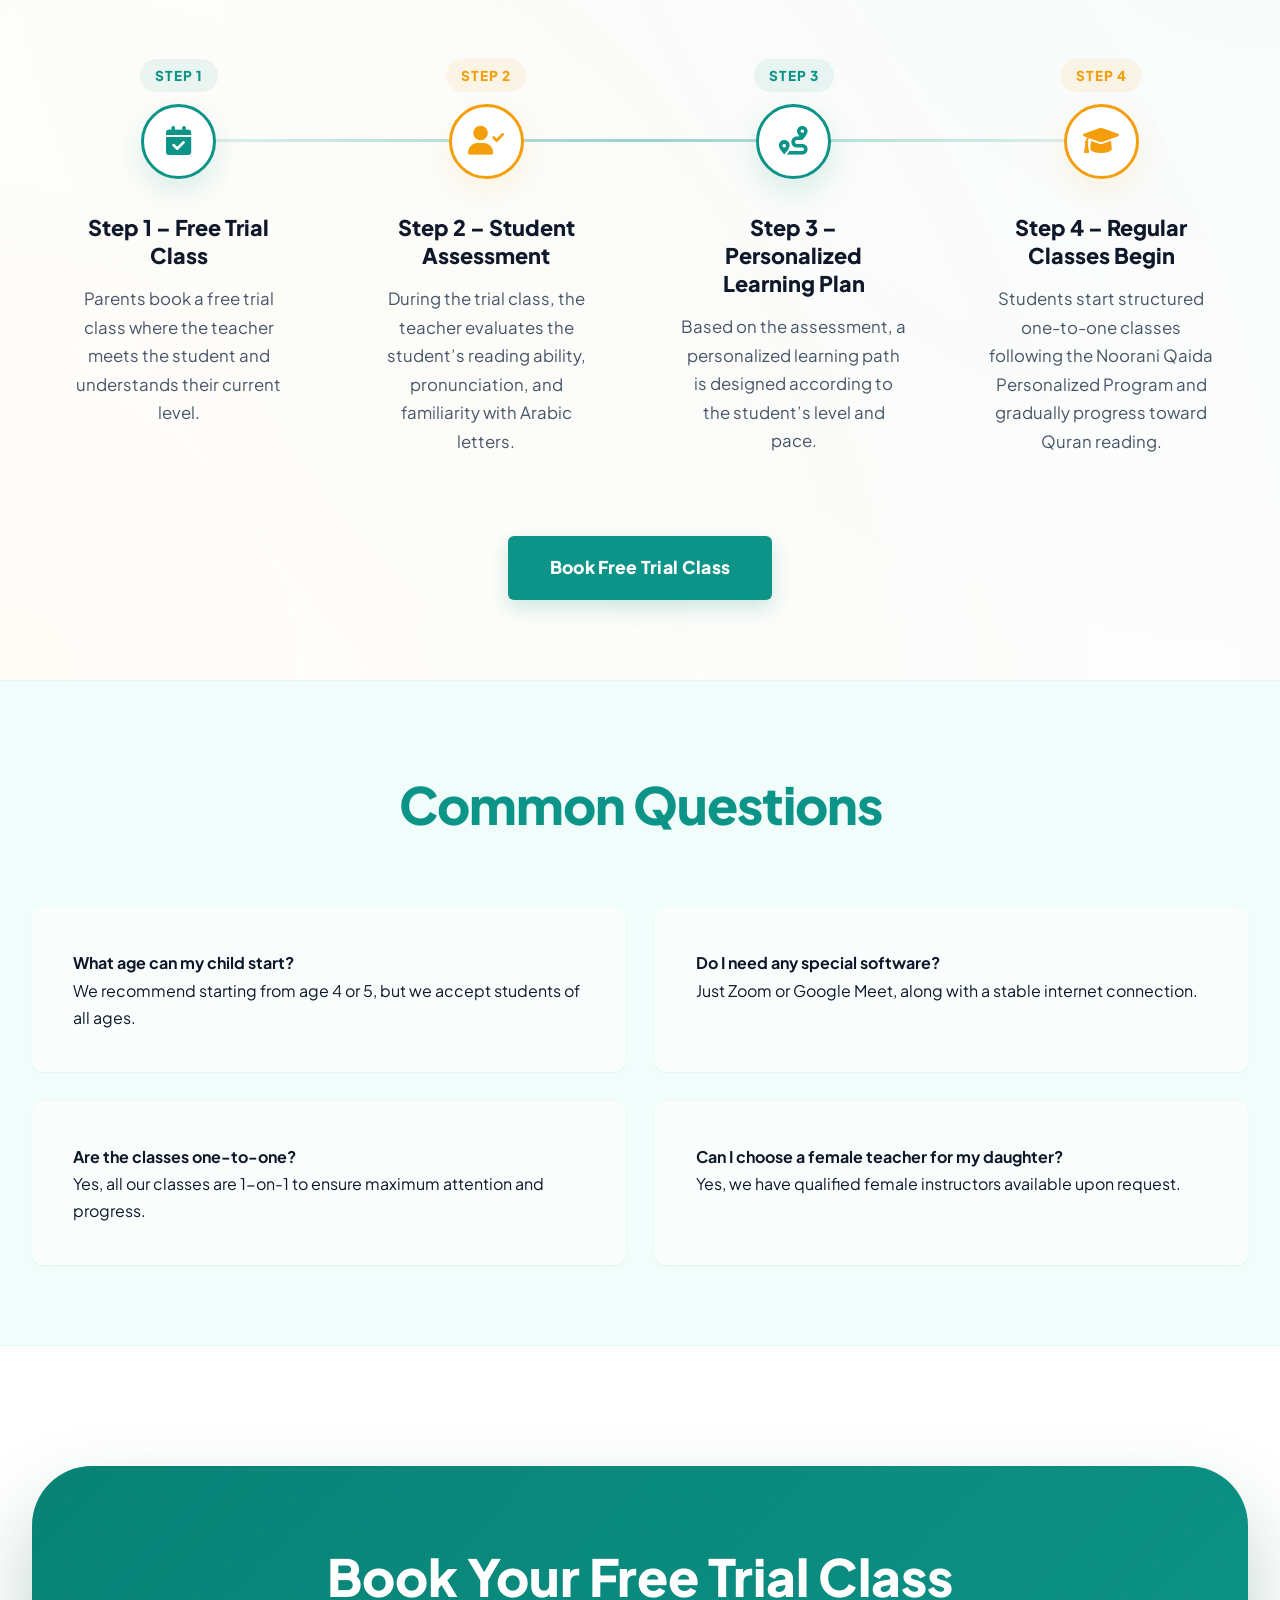
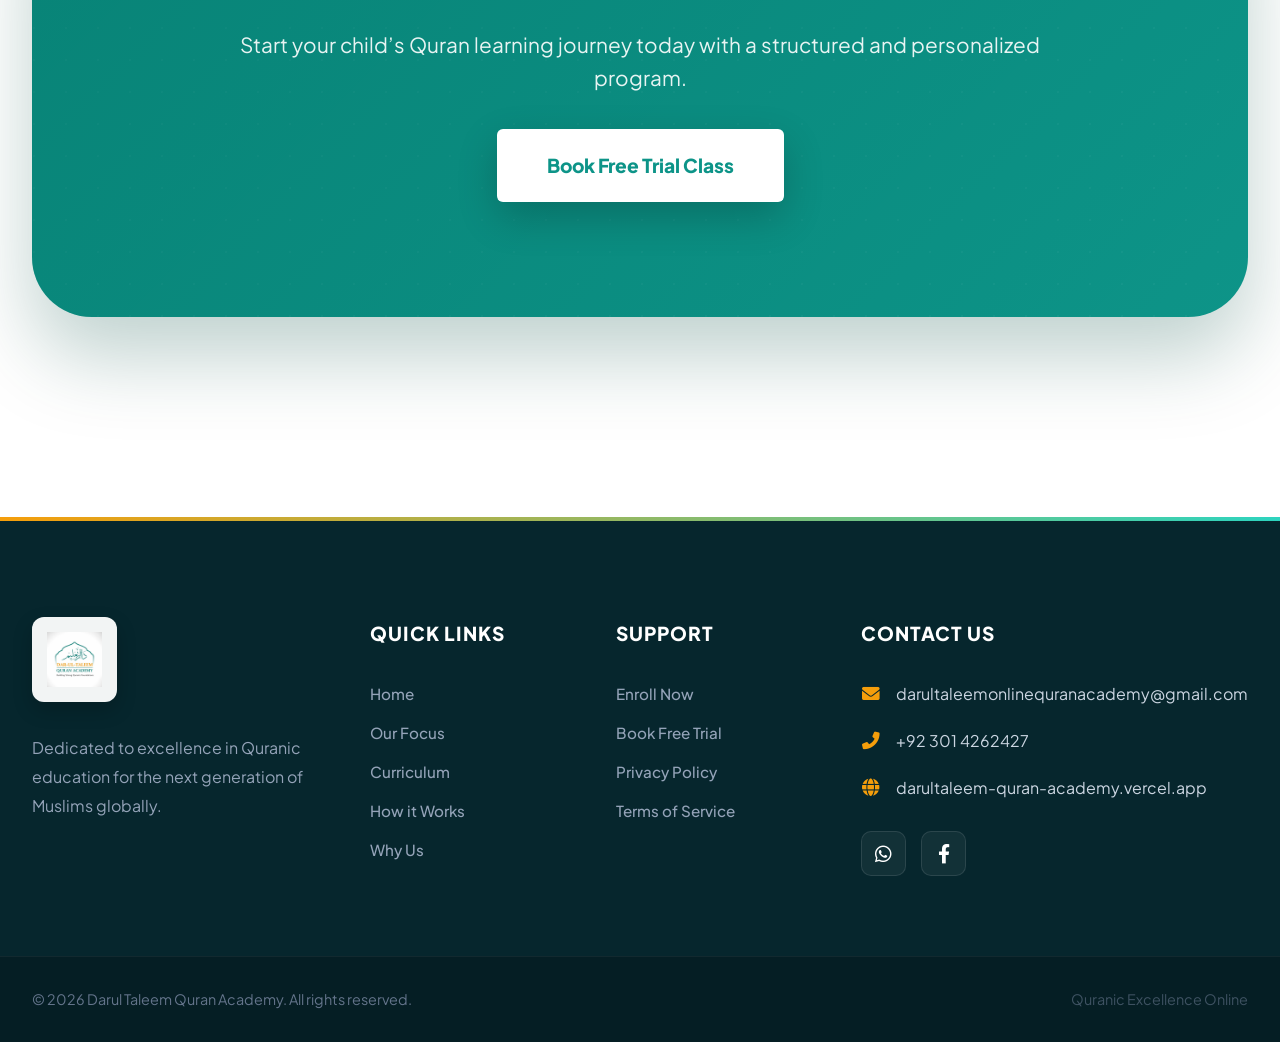
==== commit 2a642343: "Add files via upload" ====
--- a/index.html
+++ b/index.html
@@ -31,6 +31,10 @@
                     <button class="lang-btn" data-lang="ur">UR</button>
                 </div>
 
+                <button id="mobile-menu-btn" class="mobile-menu-btn">
+                    <i class="fas fa-bars"></i>
+                </button>
+
                 <ul class="nav-links">
                     <li><a href="#hero" data-i18n="nav_home">Home</a></li>
                     <li><a href="#focus" data-i18n="nav_focus">Our Focus</a></li>
@@ -48,8 +52,7 @@
             <div class="container hero-content">
                 <div class="hero-text-area">
                     <h1 class="reveal" data-i18n="hero_title">Building Strong Quranic Foundations</h1>
-                    <p class="reveal" data-i18n="hero_subtitle">Expert online classes designed for kids and beginners,
-                        bridging the gap from basic alphabets to polished recitation.</p>
+                    <p class="hero-subtitle typewriter" data-i18n="hero_subtitle"></p>
                     <div class="hero-btns reveal">
                         <a href="trial.html" class="btn-primary" data-i18n="btn_trial">Book Free Trial</a>
                         <a href="how-it-works.html" class="btn-secondary" data-i18n="nav_how_it_works">How it Works</a>
@@ -67,7 +70,7 @@
                 <div class="section-header">
                     <h2 data-i18n="why_title">Why Choose Us</h2>
                 </div>
-                <div class="why-grid">
+                <div class="why-grid reveal reveal-stagger">
                     <div class="why-card">
                         <div class="why-icon">
                             <svg width="45" height="45" viewBox="0 0 24 24" fill="none" stroke="var(--secondary-color)"
@@ -127,9 +130,9 @@
                 </div>
 
                 <div class="timeline-container">
-                    <div class="timeline-grid">
+                    <div class="timeline-grid reveal reveal-stagger">
                         <!-- Step 1 -->
-                        <div class="timeline-item reveal">
+                        <div class="timeline-item">
                             <span class="step-label" data-i18n="step1_label">Step 1</span>
                             <div class="timeline-point">
                                 <i class="fas fa-calendar-check"></i>
@@ -141,7 +144,7 @@
                         </div>
 
                         <!-- Step 2 -->
-                        <div class="timeline-item reveal">
+                        <div class="timeline-item">
                             <span class="step-label" data-i18n="step2_label">Step 2</span>
                             <div class="timeline-point">
                                 <i class="fas fa-user-check"></i>
@@ -154,7 +157,7 @@
                         </div>
 
                         <!-- Step 3 -->
-                        <div class="timeline-item reveal">
+                        <div class="timeline-item">
                             <span class="step-label" data-i18n="step3_label">Step 3</span>
                             <div class="timeline-point">
                                 <i class="fas fa-route"></i>
@@ -167,7 +170,7 @@
                         </div>
 
                         <!-- Step 4 -->
-                        <div class="timeline-item reveal">
+                        <div class="timeline-item">
                             <span class="step-label" data-i18n="step4_label">Step 4</span>
                             <div class="timeline-point">
                                 <i class="fas fa-graduation-cap"></i>
@@ -196,7 +199,7 @@
                 <div class="section-header">
                     <h2 data-i18n="faq_title">Common Questions</h2>
                 </div>
-                <div class="faq-grid">
+                <div class="faq-grid reveal reveal-stagger">
                     <div class="faq-item">
                         <h4 data-i18n="faq_q1">What age can my child start?</h4>
                         <p data-i18n="faq_a1">We recommend starting from age 4 or 5, but we accept students of all ages.
@@ -237,7 +240,7 @@
 
     <footer>
         <div class="container">
-            <div class="footer-grid">
+            <div class="footer-grid reveal reveal-stagger">
                 <!-- Info Column -->
                 <div class="footer-col footer-info">
                     <div class="footer-logo-container">
--- a/styles.css
+++ b/styles.css
@@ -71,10 +71,10 @@
 
 /* Header & Nav - Glassmorphism Floating */
 header {
-    background: rgba(255, 255, 255, 0.7);
-    backdrop-filter: blur(16px);
-    -webkit-backdrop-filter: blur(16px);
-    padding: 1rem 0;
+    background: rgba(255, 255, 255, 0.6);
+    backdrop-filter: blur(25px);
+    -webkit-backdrop-filter: blur(25px);
+    padding: 1.2rem 0;
     position: fixed;
     width: calc(100% - 40px);
     top: 20px;
@@ -82,9 +82,15 @@
     right: 20px;
     border-radius: var(--radius-lg);
     z-index: 1000;
-    box-shadow: var(--shadow-md);
-    border: 1px solid rgba(255, 255, 255, 0.5);
-    transition: var(--transition);
+    box-shadow: 0 10px 30px rgba(0, 0, 0, 0.05);
+    border: 1px solid rgba(255, 255, 255, 0.4);
+    transition: var(--transition);
+}
+
+.reveal {
+    opacity: 0;
+    transform: translateY(50px);
+    transition: opacity 1.2s cubic-bezier(0.23, 1, 0.32, 1), transform 1.2s cubic-bezier(0.23, 1, 0.32, 1);
 }
 
 nav {
@@ -669,13 +675,25 @@
 
 .reveal {
     opacity: 0;
-    transform: translateY(30px);
-    transition: opacity 0.8s ease, transform 0.8s ease;
+    transform: translateY(40px);
+    transition: opacity 0.8s cubic-bezier(0.165, 0.84, 0.44, 1), transform 1s cubic-bezier(0.165, 0.84, 0.44, 1);
 }
 
 .reveal.active {
     opacity: 1;
     transform: translateY(0);
+}
+
+/* Staggered Children for those with reveal-stagger class */
+.reveal-stagger>* {
+    opacity: 0;
+    transform: translateY(30px) scale(0.95);
+    transition: all 0.8s cubic-bezier(0.165, 0.84, 0.44, 1);
+}
+
+.reveal-stagger.active>* {
+    opacity: 1;
+    transform: translateY(0) scale(1);
 }
 
 .tab-btn.active {
@@ -901,9 +919,16 @@
 }
 
 @media (max-width: 768px) {
+    .curriculum-cta {
+        margin-top: 20px;
+        margin-bottom: 60px;
+        /* Greatly reduced from 120px for mobile */
+    }
+
     .cta-banner {
-        padding: 60px 20px;
-        border-radius: 40px;
+        padding: 40px 20px;
+        /* Reduced from 60px for tighter fit */
+        border-radius: 30px;
     }
 
     .cta-banner h2 {
@@ -1092,17 +1117,21 @@
 
     .timeline-item {
         display: flex;
-        align-items: flex-start;
-        text-align: left;
-        gap: 30px;
+        flex-direction: column;
+        /* Stack vertically to avoid the table-like look */
+        align-items: center;
+        /* Center everything on mobile */
+        text-align: center;
+        gap: 15px;
+        position: relative;
     }
 
     .timeline-point {
         flex-shrink: 0;
-        margin: 0;
-        width: 65px;
-        height: 65px;
-        font-size: 1.5rem;
+        margin: 0 auto;
+        width: 70px;
+        height: 70px;
+        font-size: 1.6rem;
     }
 
     .step-label {
@@ -1113,17 +1142,23 @@
     }
 
     .timeline-item::after {
-        content: '';
-        position: absolute;
-        top: 65px;
-        left: 32px;
-        width: 2px;
-        height: calc(100% + 15px);
-        background: rgba(13, 148, 136, 0.15);
+        display: none;
+        /* Remove connecting lines on mobile where they look messy */
     }
 
     .timeline-item:last-child::after {
         display: none;
+    }
+
+    /* RTL Support for Mobile Timeline */
+    [dir="rtl"] .timeline-item {
+        text-align: right;
+        flex-direction: row-reverse;
+    }
+
+    [dir="rtl"] .timeline-item::after {
+        left: auto;
+        right: 32px;
     }
 }
 
@@ -1625,16 +1660,193 @@
     font-size: 0.9rem;
 }
 
-@media (max-width: 950px) {
+/* --- MOBILE VIEW OPTIMIZATIONS --- */
+.mobile-menu-btn {
+    display: none;
+    background: none;
+    border: none;
+    color: var(--primary-color);
+    font-size: 1.5rem;
+    cursor: pointer;
+    z-index: 1001;
+    transition: var(--transition);
+}
+
+@media (max-width: 1024px) {
+    .container {
+        padding: 0 1.5rem;
+    }
+
     .footer-grid {
         grid-template-columns: 1fr 1fr;
         gap: 40px;
     }
 }
 
-@media (max-width: 600px) {
+@media (max-width: 768px) {
+
+    /* Global Spacing & Typography */
+    section {
+        padding: 40px 0;
+        /* Reduced padding for cleaner look on mobile */
+    }
+
+    .section-header {
+        margin-bottom: 40px;
+    }
+
+    .section-header h2 {
+        font-size: 2.2rem;
+    }
+
+    .section-header p {
+        font-size: 1.1rem;
+    }
+
+    .logo img {
+        height: 45px;
+    }
+
+    /* Floating Header on Mobile */
+    header {
+        top: 0;
+        left: 0;
+        right: 0;
+        width: 100%;
+        border-radius: 0;
+        padding: 0.8rem 0;
+        border-bottom: 1px solid rgba(13, 148, 136, 0.1);
+    }
+
+    .mobile-menu-btn {
+        display: block;
+    }
+
+    /* Mobile Nav Drawer */
+    .nav-links {
+        position: fixed;
+        top: 0;
+        right: -100%;
+        width: 80%;
+        height: 100vh;
+        background: var(--white);
+        flex-direction: column;
+        justify-content: center;
+        align-items: center;
+        gap: 2rem;
+        box-shadow: -10px 0 30px rgba(0, 0, 0, 0.1);
+        transition: 0.5s cubic-bezier(0.4, 0, 0.2, 1);
+        z-index: 999;
+    }
+
+    .nav-links.nav-active {
+        right: 0;
+    }
+
+    .nav-links li {
+        width: 100%;
+        text-align: center;
+    }
+
+    .nav-links a {
+        font-size: 1.2rem;
+        padding: 10px 0;
+        display: block;
+        width: 100%;
+    }
+
+    .nav-links .btn-primary {
+        width: auto;
+        display: inline-block;
+        padding: 12px 30px;
+    }
+
+    /* Hero Section */
+    #hero {
+        padding-top: 120px;
+        text-align: center;
+    }
+
+    .hero-content {
+        flex-direction: column;
+        gap: 40px;
+    }
+
+    .hero-text-area h1 {
+        font-size: 2.5rem;
+        line-height: 1.2;
+    }
+
+    .hero-text-area p {
+        font-size: 1.1rem;
+        max-width: 100%;
+    }
+
+    .hero-btns {
+        justify-content: center;
+    }
+
+    /* Why Us Section */
+    .why-grid {
+        grid-template-columns: 1fr;
+        gap: 50px;
+    }
+
+    .why-card:nth-child(even) {
+        transform: none;
+    }
+
+    /* Timeline Section Override for Home */
+    .timeline-grid {
+        gap: 40px;
+    }
+
+    .timeline-item {
+        padding: 20px;
+        background: var(--white);
+        border-radius: var(--radius-lg);
+        box-shadow: var(--shadow-sm);
+    }
+
+    /* FAQ Section */
+    .faq-grid {
+        grid-template-columns: 1fr;
+    }
+
+    .faq-item {
+        padding: 20px;
+    }
+
+    /* Footer - Redesigned for better categorization */
     .footer-grid {
-        grid-template-columns: 1fr;
+        grid-template-columns: repeat(2, 1fr);
+        /* Split links into two columns */
+        gap: 30px;
+        text-align: left;
+    }
+
+    .footer-info {
+        grid-column: span 2;
+        /* Full width for logo/info at top */
+        text-align: center;
+        margin-bottom: 10px;
+    }
+
+    .footer-info p {
+        margin: 0 auto;
+    }
+
+    .footer-col h4 {
+        margin-bottom: 20px;
+        font-size: 1.1rem;
+    }
+
+    .contact-item {
+        justify-content: flex-start;
+    }
+
+    .footer-socials {
+        justify-content: center;
     }
 
     .bottom-content {
@@ -1642,4 +1854,112 @@
         gap: 15px;
         text-align: center;
     }
+
+    /* RTL specific adjustments for mobile menu */
+    [dir="rtl"] .nav-links {
+        right: auto;
+        left: -100%;
+    }
+
+    [dir="rtl"] .nav-links.nav-active {
+        left: 0;
+    }
+
+    /* Curriculum Page Specifics */
+    .curriculum-hero {
+        padding: 100px 0 60px;
+        border-radius: 0 0 50px 50px;
+    }
+
+    .curriculum-hero h1 {
+        font-size: 2.2rem;
+    }
+
+    .program-header h2 {
+        font-size: 2rem;
+    }
+
+    .program-highlights-grid {
+        grid-template-columns: 1fr;
+    }
+
+    .program-strip {
+        flex-direction: column;
+        gap: 15px;
+        width: 100%;
+        text-align: center;
+    }
+
+    .program-strip .dot {
+        display: none;
+    }
+
+    .presentation-tabs {
+        justify-content: flex-start;
+        overflow-x: auto;
+        padding: 10px 5px;
+        -webkit-overflow-scrolling: touch;
+        gap: 10px;
+    }
+
+    .tab-btn {
+        flex-shrink: 0;
+        padding: 12px 20px;
+        font-size: 0.9rem;
+    }
+
+    .slide-grid {
+        grid-template-columns: 1fr;
+    }
+
+    .slide-card.full-width {
+        grid-column: auto;
+    }
+
+    .slide-card {
+        padding: 25px;
+    }
+
+    .slide-card h2,
+    .slide-card h3 {
+        font-size: 1.5rem;
+    }
+
+    .lesson-grid {
+        grid-template-columns: repeat(2, 1fr);
+    }
+
+    /* Trial Page Specifics */
+    .trial-hero {
+        padding: 100px 0 60px;
+        border-radius: 0 0 50px 50px;
+    }
+
+    .trial-hero h1 {
+        font-size: 2.2rem;
+    }
+
+    .custom-trial-form {
+        padding: 2.5rem 1.5rem;
+    }
+}
+
+@media (max-width: 480px) {
+    .hero-text-area h1 {
+        font-size: 2rem;
+    }
+
+    .section-header h2 {
+        font-size: 1.8rem;
+    }
+
+    .hero-btns {
+        flex-direction: column;
+        gap: 15px;
+    }
+
+    .hero-btns a {
+        width: 100%;
+        text-align: center;
+    }
 }
